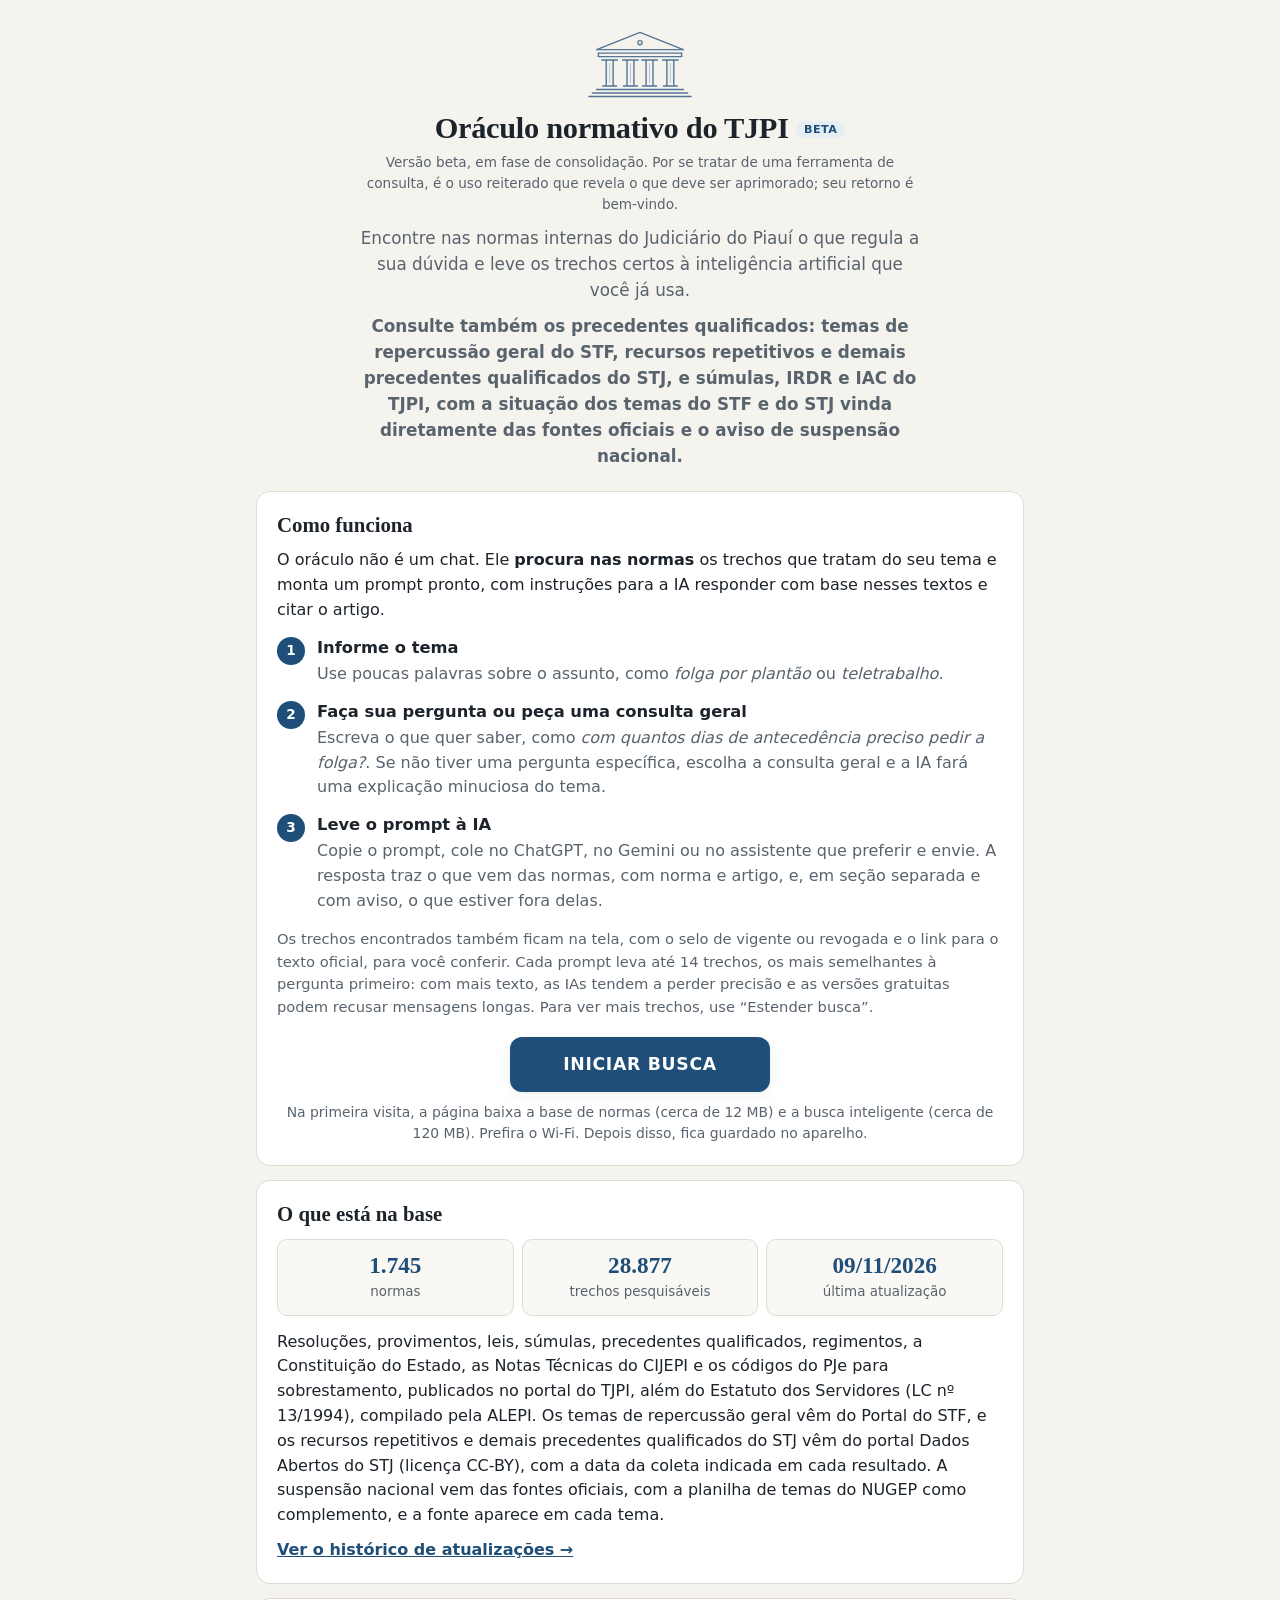
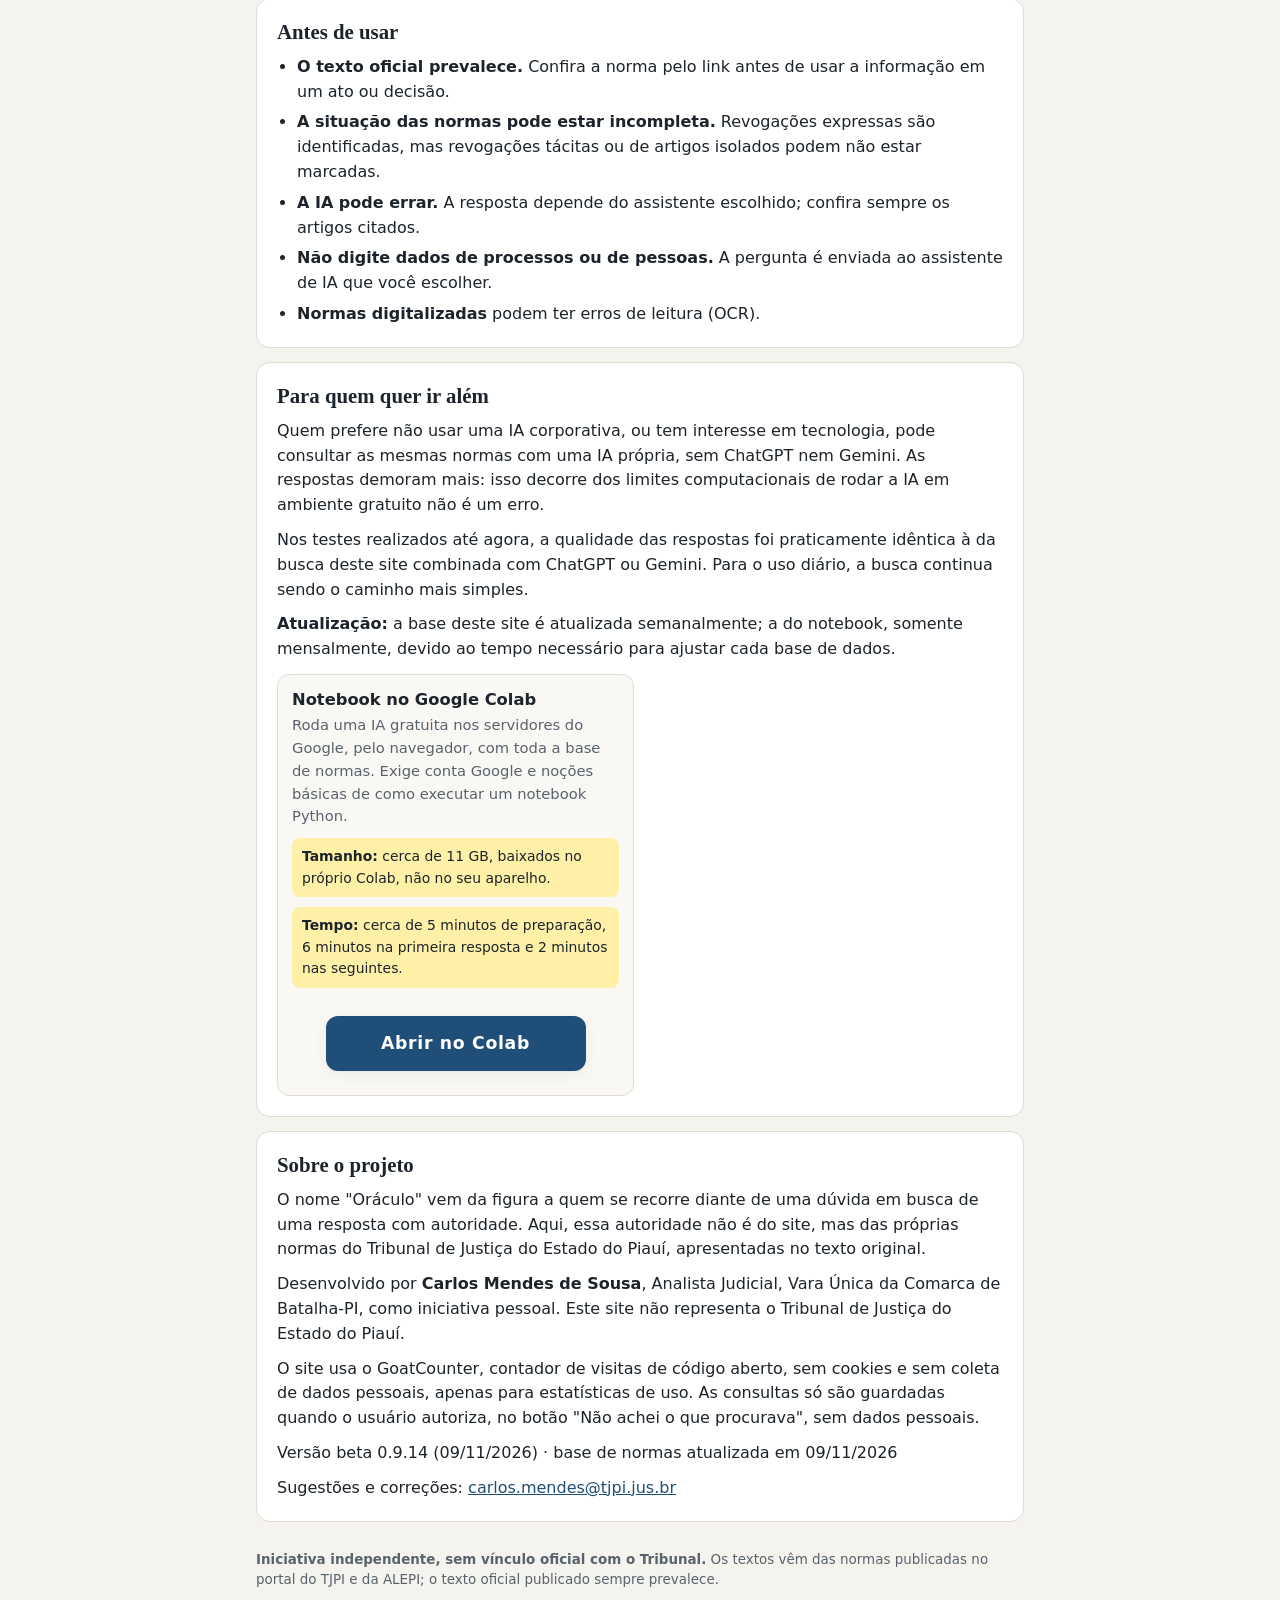
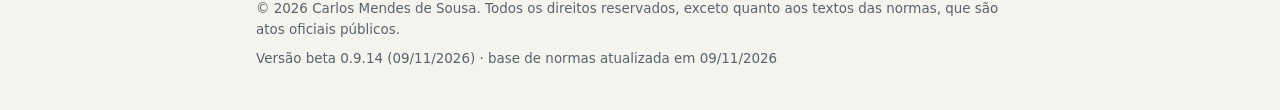
==== index.html @ 9269ece1 "Beta 0.9.14: Resolucao 571/2026 (Premio Excelencia TJPI 2026), 5 revogacoes (Res. 19/2014, 261/2022," ====
<!doctype html>
<html lang="pt-BR">
<head>
<meta charset="utf-8">
<meta name="viewport" content="width=device-width, initial-scale=1">
<title>Oráculo normativo do TJPI</title>
<meta name="description" content="Busca nas normas internas do Judiciário do Piauí, com os trechos originais e um prompt pronto para o seu assistente de IA.">
<link rel="icon" href="data:image/svg+xml,%3Csvg xmlns='http://www.w3.org/2000/svg' viewBox='0 0 32 32'%3E%3Crect width='32' height='32' rx='7' fill='%231f4e79'/%3E%3Cpath d='M6 12 16 6l10 6H6Zm2 2v9m5.300-9v9m5.400-9v9m5.300-9v9M5 25h22' fill='none' stroke='%23fff' stroke-width='1.800' stroke-linecap='round' stroke-linejoin='round'/%3E%3C/svg%3E">
<link rel="stylesheet" href="estilo.css?v=27d7f47ef791">
</head>
<body>
<header class="topo">
  <svg class="templo" viewBox="0 0 120 84" role="img" aria-label="Desenho de um templo grego" fill="none" stroke="currentColor" stroke-width="1.6" stroke-linecap="round" stroke-linejoin="round">
    <path d="M60 5 110 25H10L60 5Z"/>
    <circle cx="60" cy="17" r="2.400"/>
    <path d="M12 29h96M12 33h96"/>
    <path d="M12 29v4M108 29v4"/>
    <g>
      <path d="M21 37v30M29 37v30M16 37h18M17 67h16"/>
      <path d="M45 37v30M53 37v30M40 37h18M41 67h16"/>
      <path d="M67 37v30M75 37v30M62 37h18M63 67h16"/>
      <path d="M91 37v30M99 37v30M86 37h18M87 67h16"/>
      <path d="M25 41v22M49 41v22M71 41v22M95 41v22" stroke-width=".8" opacity=".55"/>
    </g>
    <path d="M10 71h100M5 75h110M1 79h118"/>
  </svg>
  <h1>Oráculo normativo do TJPI <span class="selo beta">Beta</span></h1>
  <p class="aviso-beta">Versão beta, em fase de consolidação. Por se tratar de uma ferramenta de consulta, é o uso reiterado que revela o que deve ser aprimorado; seu retorno é bem-vindo.</p>
  <p class="lema">Encontre nas normas internas do Judiciário do Piauí o que regula a sua dúvida e leve os trechos certos à inteligência artificial que você já usa.</p>
      <p class="lema"><strong>Consulte também os precedentes qualificados: temas de repercussão geral do STF, recursos repetitivos e demais precedentes qualificados do STJ, e súmulas, IRDR e IAC do TJPI, com a situação dos temas do STF e do STJ vinda diretamente das fontes oficiais e o aviso de suspensão nacional.</strong></p>
</header>

<main>
  <section class="bloco">
    <h2>Como funciona</h2>
    <p>O oráculo não é um chat. Ele <strong>procura nas normas</strong> os trechos que tratam do seu tema e monta um prompt pronto, com instruções para a IA responder com base nesses textos e citar o artigo.</p>
    <ol class="como">
      <li>
        <span class="num">1</span>
        <div>
          <h3>Informe o tema</h3>
          <p>Use poucas palavras sobre o assunto, como <em>folga por plantão</em> ou <em>teletrabalho</em>.</p>
        </div>
      </li>
      <li>
        <span class="num">2</span>
        <div>
          <h3>Faça sua pergunta ou peça uma consulta geral</h3>
          <p>Escreva o que quer saber, como <em>com quantos dias de antecedência preciso pedir a folga?</em>. Se não tiver uma pergunta específica, escolha a consulta geral e a IA fará uma explicação minuciosa do tema.</p>
        </div>
      </li>
      <li>
        <span class="num">3</span>
        <div>
          <h3>Leve o prompt à IA</h3>
          <p>Copie o prompt, cole no ChatGPT, no Gemini ou no assistente que preferir e envie. A resposta traz o que vem das normas, com norma e artigo, e, em seção separada e com aviso, o que estiver fora delas.</p>
        </div>
      </li>
    </ol>
    <p class="confira">Os trechos encontrados também ficam na tela, com o selo de vigente ou revogada e o link para o texto oficial, para você conferir. Cada prompt leva até 14 trechos, os mais semelhantes à pergunta primeiro: com mais texto, as IAs tendem a perder precisão e as versões gratuitas podem recusar mensagens longas. Para ver mais trechos, use “Estender busca”.</p>
    <a href="busca.html" class="botao-principal">INICIAR BUSCA</a>
    <p class="dica centro">Na primeira visita, a página baixa a base de normas (cerca de 12 MB) e a busca inteligente (cerca de 120 MB). Prefira o Wi-Fi. Depois disso, fica guardado no aparelho.</p>
  </section>

  <section class="bloco">
    <h2>O que está na base</h2>
    <dl class="numeros">
      <div><dt id="n-normas">1.742</dt><dd>normas</dd></div>
      <div><dt id="n-trechos">28.160</dt><dd>trechos pesquisáveis</dd></div>
      <div><dt id="n-data">—</dt><dd>última atualização</dd></div>
    </dl>
    <p>Resoluções, provimentos, leis, súmulas, precedentes qualificados, regimentos, a Constituição do Estado, as Notas Técnicas do CIJEPI e os códigos do PJe para sobrestamento, publicados no portal do TJPI, além do Estatuto dos Servidores (LC nº 13/1994), compilado pela ALEPI. Os temas de repercussão geral vêm do Portal do STF, e os recursos repetitivos e demais precedentes qualificados do STJ vêm do portal Dados Abertos do STJ (licença CC-BY), com a data da coleta indicada em cada resultado. A suspensão nacional vem das fontes oficiais, com a planilha de temas do NUGEP como complemento, e a fonte aparece em cada tema.</p>
    <p><a href="atualizacoes.html" class="link-seta">Ver o histórico de atualizações →</a></p>
  </section>

  <section class="bloco">
    <h2>Antes de usar</h2>
    <ul class="avisos">
      <li><strong>O texto oficial prevalece.</strong> Confira a norma pelo link antes de usar a informação em um ato ou decisão.</li>
      <li><strong>A situação das normas pode estar incompleta.</strong> Revogações expressas são identificadas, mas revogações tácitas ou de artigos isolados podem não estar marcadas.</li>
      <li><strong>A IA pode errar.</strong> A resposta depende do assistente escolhido; confira sempre os artigos citados.</li>
      <li><strong>Não digite dados de processos ou de pessoas.</strong> A pergunta é enviada ao assistente de IA que você escolher.</li>
      <li><strong>Normas digitalizadas</strong> podem ter erros de leitura (OCR).</li>
    </ul>
  </section>

  <section class="bloco">
    <h2>Para quem quer ir além</h2>
    <p>Quem prefere não usar uma IA corporativa, ou tem interesse em tecnologia, pode consultar as mesmas normas com uma IA própria, sem ChatGPT nem Gemini. As respostas demoram mais: isso decorre dos limites computacionais de rodar a IA em ambiente gratuito não é um erro.</p>
    <p>Nos testes realizados até agora, a qualidade das respostas foi praticamente idêntica à da busca deste site combinada com ChatGPT ou Gemini. Para o uso diário, a busca continua sendo o caminho mais simples.</p>
    <p><strong>Atualização:</strong> a base deste site é atualizada semanalmente; a do notebook, somente mensalmente, devido ao tempo necessário para ajustar cada base de dados.</p>
    <div class="opcoes">
      <article class="opcao">
        <h3>Notebook no Google Colab</h3>
        <p>Roda uma IA gratuita nos servidores do Google, pelo navegador, com toda a base de normas. Exige conta Google e noções básicas de como executar um notebook Python.</p>
        <p class="tamanho"><strong>Tamanho:</strong> cerca de 11 GB, baixados no próprio Colab, não no seu aparelho.</p>
        <p class="tamanho"><strong>Tempo:</strong> cerca de 5 minutos de preparação, 6 minutos na primeira resposta e 2 minutos nas seguintes.</p>
        <a class="botao-principal" href="https://colab.research.google.com/github/carlos-mendes-maestria/oraculo-normativo/blob/main/oraculo_colab.ipynb" target="_blank" rel="noopener">Abrir no Colab</a>
      </article>
    </div>
  </section>

  <section class="bloco">
    <h2>Sobre o projeto</h2>
    <p>O nome "Oráculo" vem da figura a quem se recorre diante de uma dúvida em busca de uma resposta com autoridade. Aqui, essa autoridade não é do site, mas das próprias normas do Tribunal de Justiça do Estado do Piauí, apresentadas no texto original.</p>
    <p>Desenvolvido por <strong>Carlos Mendes de Sousa</strong>, Analista Judicial, Vara Única da Comarca de Batalha-PI, como iniciativa pessoal. Este site não representa o Tribunal de Justiça do Estado do Piauí.</p>
    <p>O site usa o GoatCounter, contador de visitas de código aberto, sem cookies e sem coleta de dados pessoais, apenas para estatísticas de uso. As consultas só são guardadas quando o usuário autoriza, no botão "Não achei o que procurava", sem dados pessoais.</p>
    <p data-versao>Versão beta 0.9 (02/11/2026)</p>
    <p>Sugestões e correções: <a href="mailto:carlos.mendes@tjpi.jus.br">carlos.mendes@tjpi.jus.br</a></p>
  </section>
</main>

<footer class="rodape">
  <p><strong>Iniciativa independente, sem vínculo oficial com o Tribunal.</strong> Os textos vêm das normas publicadas no portal do TJPI e da ALEPI; o texto oficial publicado sempre prevalece.</p>
  <p>&copy; 2026 Carlos Mendes de Sousa. Todos os direitos reservados, exceto quanto aos textos das normas, que s&atilde;o atos oficiais p&uacute;blicos.</p>
  <p class="versao-site" data-versao>Versão beta 0.9 (02/11/2026)</p>
</footer>
<script src="versao.js?v=27d7f47ef791"></script>

<script>
  // numeros da base: vem do indice gerado; se falhar, ficam os valores escritos na pagina
  fetch("dados/indice_info.json?" + Date.now()).then((r) => r.json()).then((i) => {
    document.getElementById("n-normas").textContent = i.normas.toLocaleString("pt-BR");
    document.getElementById("n-trechos").textContent = i.trechos.toLocaleString("pt-BR");
    const [a, m, d] = i.gerado_em.slice(0, 10).split("-");
    document.getElementById("n-data").textContent = `${d}/${m}/${a}`;
  }).catch(() => {});
</script>
<script data-goatcounter="https://oraculo-normativo.goatcounter.com/count" async src="https://gc.zgo.at/count.js"></script>
</body>
</html>
---- estilo.css ----
:root {
  --fundo: #f5f3ee;
  --cartao: #ffffff;
  --cartao-2: #faf8f4;
  --texto: #1c232a;
  --suave: #58636d;
  --borda: #e0dcd2;
  --borda-forte: #bdb7a9;
  --primaria: #1f4e79;
  --primaria-forte: #173c5e;
  --primaria-fundo: #e6eef5;
  --primaria-texto: #ffffff;
  --vigente: #1e6b3a;
  --vigente-fundo: #e3f2e7;
  --revogada: #9a2b1f;
  --revogada-fundo: #f8e4e1;
  --marca-texto: #fff0a8;
  --sombra: 0 1px 2px rgba(28, 35, 42, .05), 0 4px 16px rgba(28, 35, 42, .05);
  --titulo: "Iowan Old Style", "Palatino Linotype", Palatino, Georgia, serif;
}
@media (prefers-color-scheme: dark) {
  :root:not([data-theme="light"]) {
    --fundo: #14181c; --cartao: #1d2328; --cartao-2: #191e23; --texto: #e7e9eb; --suave: #a0abb4;
    --borda: #30383f; --borda-forte: #4a545c; --primaria: #7db4e6; --primaria-forte: #9cc7ee;
    --primaria-fundo: #1f3142; --primaria-texto: #0d1b27; --vigente: #8fd3a5; --vigente-fundo: #1d3527;
    --revogada: #f0a196; --revogada-fundo: #3d221e; --marca-texto: #5a4d00;
    --sombra: 0 1px 2px rgba(0, 0, 0, .3);
  }
}
:root[data-theme="dark"] {
  --fundo: #14181c; --cartao: #1d2328; --cartao-2: #191e23; --texto: #e7e9eb; --suave: #a0abb4;
  --borda: #30383f; --borda-forte: #4a545c; --primaria: #7db4e6; --primaria-forte: #9cc7ee;
  --primaria-fundo: #1f3142; --primaria-texto: #0d1b27; --vigente: #8fd3a5; --vigente-fundo: #1d3527;
  --revogada: #f0a196; --revogada-fundo: #3d221e; --marca-texto: #5a4d00;
  --sombra: 0 1px 2px rgba(0, 0, 0, .3);
}

* { box-sizing: border-box; }
[hidden] { display: none !important; }
html { scroll-behavior: smooth; -webkit-text-size-adjust: 100%; }
body {
  margin: 0; background: var(--fundo); color: var(--texto);
  font: 16px/1.55 system-ui, -apple-system, "Segoe UI", Roboto, sans-serif;
}
main, .topo, .rodape { max-width: 800px; margin: 0 auto; padding: 0 16px; }
:focus-visible { outline: 2px solid var(--primaria); outline-offset: 2px; }
a { color: var(--primaria); }

/* cabecalho */
.topo { padding-top: 28px; padding-bottom: 8px; text-align: center; }
.templo { display: block; width: 104px; height: auto; margin: 0 auto 10px; color: var(--primaria); opacity: .75; }
h1 { margin: 0; font: 600 1.9rem/1.15 var(--titulo); letter-spacing: -.01em; }

.titulo-link { color: inherit; text-decoration: none; }
.nav-topo { margin: 6px 0 0; font-size: .9rem; }
.aviso-beta { max-width: 560px; margin: 6px auto 0; color: var(--suave); font-size: .85rem; }
.lema { max-width: 560px; margin: 10px auto 0; color: var(--suave); font-size: 1.05rem; }

/* pagina inicial */
.bloco { background: var(--cartao); border: 1px solid var(--borda); border-radius: 14px; padding: 20px; margin-top: 14px; }
.bloco h2 { margin: 0 0 10px; font: 600 1.3rem/1.25 var(--titulo); }
.bloco h3 { margin: 0 0 4px; font-size: 1.02rem; line-height: 1.3; }
.bloco p { margin: 0 0 10px; }
.bloco p:last-child { margin-bottom: 0; }
.como { list-style: none; padding: 0; margin: 14px 0; display: grid; gap: 14px; }
.como li { display: flex; gap: 12px; align-items: flex-start; }
.como p { margin: 0; color: var(--suave); }
.confira { color: var(--suave); font-size: .92rem; }
.botao-principal {
  display: block; width: fit-content; min-width: 260px; margin: 18px auto 10px; padding: 14px 32px; border-radius: 12px; text-align: center;
  background: var(--primaria); color: var(--primaria-texto); font-weight: 700; font-size: 1.08rem; letter-spacing: .04em; text-decoration: none;
  box-shadow: var(--sombra); transition: background .15s;
}
.botao-principal:hover { background: var(--primaria-forte); }
.centro { text-align: center; }
.numeros { display: grid; grid-template-columns: repeat(3, 1fr); gap: 8px; margin: 12px 0 14px; }
.numeros div { background: var(--cartao-2); border: 1px solid var(--borda); border-radius: 10px; padding: 12px; text-align: center; }
.numeros dt { font: 600 1.45rem/1.2 var(--titulo); color: var(--primaria); }
.numeros dd { margin: 2px 0 0; font-size: .84rem; color: var(--suave); }
.link-seta { font-weight: 600; }
.avisos { margin: 0; padding-left: 20px; display: grid; gap: 6px; }
.opcoes { display: grid; grid-template-columns: repeat(2, 1fr); gap: 12px; margin-top: 12px; }
.opcao { display: flex; flex-direction: column; background: var(--cartao-2); border: 1px solid var(--borda); border-radius: 12px; padding: 14px; }
.opcao p { font-size: .92rem; color: var(--suave); }
.opcao .tamanho { padding: 8px 10px; border-radius: 8px; background: var(--marca-texto); color: var(--texto); font-size: .87rem; }
.em-breve { margin-top: auto; align-self: flex-start; padding: 4px 12px; border-radius: 99px; background: var(--borda); color: var(--suave); font-size: .82rem; font-weight: 600; }
.historico { list-style: none; padding: 0; margin: 12px 0 0; display: grid; gap: 14px; }
.historico li > p { margin: 0; color: var(--suave); }
.historico details { margin-top: 6px; font-size: .92rem; }
.historico summary { cursor: pointer; color: var(--primaria); font-weight: 600; }
.historico ul { margin: 6px 0 0; padding-left: 20px; }

/* etapas: uma por vez fica em destaque; as seguintes aguardam, as concluidas ganham um visto */
.etapa { background: var(--cartao); border: 1px solid var(--borda); border-radius: 14px; padding: 16px; margin-top: 12px; transition: opacity .2s, border-color .2s; }
.etapa h2 { display: flex; align-items: center; gap: 10px; margin: 0 0 12px; font: 600 1.2rem/1.25 var(--titulo); }
.etapa.ativa { border: 2px solid var(--primaria); padding: 15px; box-shadow: var(--sombra); }
.etapa.bloqueada { background: transparent; opacity: .62; }
.etapa.bloqueada .num { background: transparent; color: var(--suave); box-shadow: inset 0 0 0 1.5px var(--borda-forte); }
.etapa.feita .num { background: var(--vigente); color: var(--cartao); font-size: 0; }
.etapa.feita .num::after { content: "✓"; font-size: .9rem; }
.num {
  display: inline-grid; place-items: center; flex: none; width: 28px; height: 28px; border-radius: 50%;
  background: var(--primaria); color: var(--primaria-texto); font: 700 .85rem/1 system-ui, sans-serif;
}
.linha-campo { display: flex; gap: 8px; align-items: stretch; }
.linha-campo input, .linha-campo textarea {
  flex: 1; min-width: 0; min-height: 50px; font: inherit; font-size: 1.05rem; padding: 10px 14px; resize: vertical;
  border: 1px solid var(--borda-forte); border-radius: 10px; background: var(--cartao); color: var(--texto);
}
.linha-campo input::placeholder, .linha-campo textarea::placeholder { color: var(--suave); opacity: .85; }
.linha-campo button { flex: none; }
.dica { margin: 8px 0 0; font-size: .87rem; color: var(--suave); }
.ou { display: flex; align-items: center; gap: 10px; margin: 14px 0 10px; color: var(--suave); font-size: .87rem; }
.ou::before, .ou::after { content: ""; flex: 1; height: 1px; background: var(--borda); }
.largo { width: 100%; }
button {
  font: inherit; cursor: pointer; border: 0; border-radius: 10px; min-height: 44px; padding: 10px 18px;
  background: var(--primaria); color: var(--primaria-texto); font-weight: 600; transition: background .15s;
}
button:hover:not(:disabled) { background: var(--primaria-forte); }
button.secundario { background: transparent; color: var(--primaria); box-shadow: inset 0 0 0 1.5px var(--primaria); }
button.secundario:hover:not(:disabled) { background: var(--primaria-fundo); }
button.laranja:not(:disabled) { background: #c2570c; color: #fff; }
button.laranja:hover:not(:disabled) { background: #a34a0a; }
.filtro-destaque { min-height: 38px; padding: 6px 14px; font-size: .86rem; letter-spacing: .02em; }
.filtro-destaque[aria-pressed="true"] { box-shadow: 0 0 0 2px var(--cartao), 0 0 0 4px #c2570c; }
button:disabled { background: var(--borda); color: var(--suave); box-shadow: none; cursor: not-allowed; }
.filtros { display: flex; flex-wrap: wrap; gap: 8px 18px; align-items: center; margin-top: 12px; padding-top: 12px; border-top: 1px solid var(--borda); font-size: .93rem; }
.filtros label { display: inline-flex; align-items: center; gap: 8px; cursor: pointer; }
.filtros input { width: 18px; height: 18px; margin: 0; accent-color: var(--primaria); }
.filtros select { font: inherit; min-height: 38px; padding: 6px 10px; border-radius: 8px; border: 1px solid var(--borda-forte); background: var(--cartao); color: var(--texto); }
.motor { margin-left: auto; color: var(--suave); font-size: .82rem; }

.exemplos { display: flex; flex-wrap: wrap; align-items: center; gap: 8px; margin: 10px 0 0; font-size: .9rem; color: var(--suave); }
.exemplos button {
  min-height: 36px; padding: 6px 12px; border-radius: 99px; font-weight: 500; font-size: .88rem;
  background: var(--cartao); color: var(--primaria); box-shadow: inset 0 0 0 1px var(--borda-forte);
}
.exemplos button:hover:not(:disabled) { background: var(--primaria-fundo); }

.estado { color: var(--suave); font-size: .92rem; margin: 12px 0 0; }
.estado:empty { display: none; }

/* carregamento */
.carga { background: var(--cartao); border: 1px solid var(--borda); border-radius: 12px; padding: 12px 16px; margin-top: 12px; }
.carga-topo { display: flex; align-items: center; gap: 10px; font-weight: 600; font-size: .95rem; }
.carga-pct { margin-left: auto; color: var(--suave); font-variant-numeric: tabular-nums; }
.carga-dica { margin: 6px 0 0; color: var(--suave); font-size: .85rem; }
.barra { height: 6px; border-radius: 99px; background: var(--borda); overflow: hidden; margin-top: 10px; }
.barra > div { height: 100%; width: 0; background: var(--primaria); border-radius: 99px; transition: width .4s ease; }
.giro { width: 16px; height: 16px; flex: none; border-radius: 50%; border: 2px solid var(--borda); border-top-color: var(--primaria); animation: giro .9s linear infinite; }
@keyframes giro { to { transform: rotate(360deg); } }

/* resultados */
.passo-titulo { display: flex; align-items: center; gap: 10px; margin: 28px 0 12px; }
.passo-titulo h2 { margin: 0; font: 600 1.2rem/1.25 var(--titulo); }
.contagem { color: var(--suave); font-size: .9rem; white-space: nowrap; }
.resultados { list-style: none; padding: 0; margin: 0; display: grid; gap: 12px; }
.res { background: var(--cartao); border: 1px solid var(--borda); border-radius: 12px; padding: 16px; }
.res.revogada { border-left: 4px solid var(--revogada); }
.res-cab { display: flex; flex-wrap: wrap; gap: 4px 10px; align-items: center; }
.res-norma { font-weight: 700; font-size: 1.02rem; line-height: 1.3; }
.res-rotulo { color: var(--primaria); font-weight: 600; }
.selo { font-size: .7rem; font-weight: 700; padding: 2px 8px; border-radius: 99px; text-transform: uppercase; letter-spacing: .04em; white-space: nowrap; }
.selo.vigente { color: var(--vigente); background: var(--vigente-fundo); }
.selo.revogada { color: var(--revogada); background: var(--revogada-fundo); }
.selo.tema { white-space: normal; color: var(--suave); background: var(--cartao-2); box-shadow: inset 0 0 0 1px var(--borda); }
.selo.vigente.tema { color: var(--vigente); background: var(--vigente-fundo); box-shadow: none; }
.selo.revogada.tema { color: var(--revogada); background: var(--revogada-fundo); box-shadow: none; }
.selo.beta { color: var(--primaria); background: var(--primaria-fundo); font-family: system-ui, sans-serif; vertical-align: middle; }
.falha-area { text-align: center; margin: 16px 0 4px; }
button.falha-botao { background: #c62828; color: #fff; font-size: 1.12rem; font-weight: 700; padding: 12px 24px; min-height: 50px; max-width: 100%; box-shadow: 0 2px 6px rgba(0,0,0,.25); }
button.falha-botao:hover:not(:disabled) { background: #a51d1d; }
.falha-dialogo { max-width: 460px; width: calc(100% - 32px); border: 1px solid var(--borda); border-radius: 8px; background: var(--cartao-2); color: inherit; padding: 16px; }
.falha-dialogo h2 { margin-top: 0; }
.falha-dialogo input, .falha-dialogo textarea { width: 100%; box-sizing: border-box; margin-top: 6px; font: inherit; }
.falha-dialogo textarea { display: block; margin-bottom: 10px; resize: vertical; }
.falha-botoes { display: flex; justify-content: flex-end; gap: 16px; margin-top: 14px; }
.aviso-suspensao { margin: 8px 0 0; padding: 8px 10px; font-size: .86rem; color: var(--revogada); background: var(--revogada-fundo); border-left: 4px solid var(--revogada); border-radius: 4px; }
.aviso-suspensao strong { text-transform: uppercase; letter-spacing: .03em; }
.res-meta { color: var(--suave); font-size: .84rem; margin: 6px 0 0; }
.res-texto { white-space: pre-line; margin: 12px 0 8px; padding-top: 12px; border-top: 1px solid var(--borda); overflow-wrap: anywhere; }
.res-texto.recolhido { max-height: 14em; overflow: hidden; -webkit-mask-image: linear-gradient(#000 72%, transparent); mask-image: linear-gradient(#000 72%, transparent); }
mark { background: var(--marca-texto); color: inherit; border-radius: 3px; padding: 0 1px; }
.res-pe { display: flex; flex-wrap: wrap; align-items: center; gap: 4px 18px; font-size: .9rem; }
.res-pe a, .link { color: var(--primaria); background: none; padding: 8px 0; min-height: 0; font-weight: 600; }
.link:hover:not(:disabled) { background: none; text-decoration: underline; }

/* passo 3 */
.ia-resumo { margin: 0; padding: 10px 12px; border-radius: 8px; background: var(--cartao-2); border: 1px solid var(--borda); font-size: .9rem; overflow-wrap: anywhere; }
.ia-botoes { display: flex; flex-wrap: wrap; gap: 8px; margin-top: 12px; }
.ia-aviso { margin: 12px 0 0; padding: 10px 12px; border-radius: 8px; font-weight: 600; font-size: .92rem; color: var(--vigente); background: var(--vigente-fundo); overflow-wrap: anywhere; }
.ia-texto { display: block; width: 100%; min-height: 180px; margin-top: 10px; font: .85rem/1.4 ui-monospace, Consolas, monospace; padding: 10px;
  border: 1px solid var(--borda); border-radius: 8px; background: var(--cartao-2); color: var(--texto); }
.etapa details { margin-top: 10px; font-size: .9rem; color: var(--suave); }
.etapa summary { cursor: pointer; color: var(--primaria); font-weight: 600; padding: 4px 0; }
.etapa details p { margin: 6px 0 0; }

.rodape { color: var(--suave); font-size: .84rem; padding-top: 28px; padding-bottom: 32px; }
.rodape p { margin: 0 0 8px; }
.vis-oculto { position: absolute; width: 1px; height: 1px; overflow: hidden; clip: rect(0 0 0 0); }

@media (prefers-reduced-motion: reduce) {
  html { scroll-behavior: auto; }
  .giro { animation-duration: 3s; }
  .barra > div, button { transition: none; }
}

@media (max-width: 600px) {
  .topo { padding-top: 20px; }
  .templo { width: 84px; }
  h1 { font-size: 1.5rem; }
  .lema { font-size: .98rem; }
  .bloco { padding: 14px; }
  .numeros, .opcoes { grid-template-columns: 1fr; }
  .numeros div { display: flex; align-items: baseline; justify-content: space-between; gap: 10px; padding: 8px 12px; }
  .botao-principal { width: 100%; min-width: 0; }
  .etapa { padding: 12px; }
  .etapa.ativa { padding: 11px; }
  .etapa h2, .passo-titulo h2 { font-size: 1.1rem; }
  .linha-campo { flex-direction: column; }
  .filtros select { flex: 1 1 100%; min-width: 0; }
  .filtro-destaque { flex: 1 1 100%; }
  .motor { margin-left: 0; width: 100%; }
  .ia-botoes button { flex: 1 1 100%; }
}
.ia-limite { font-size: .85rem; color: var(--suave); margin: 8px 0 0; }
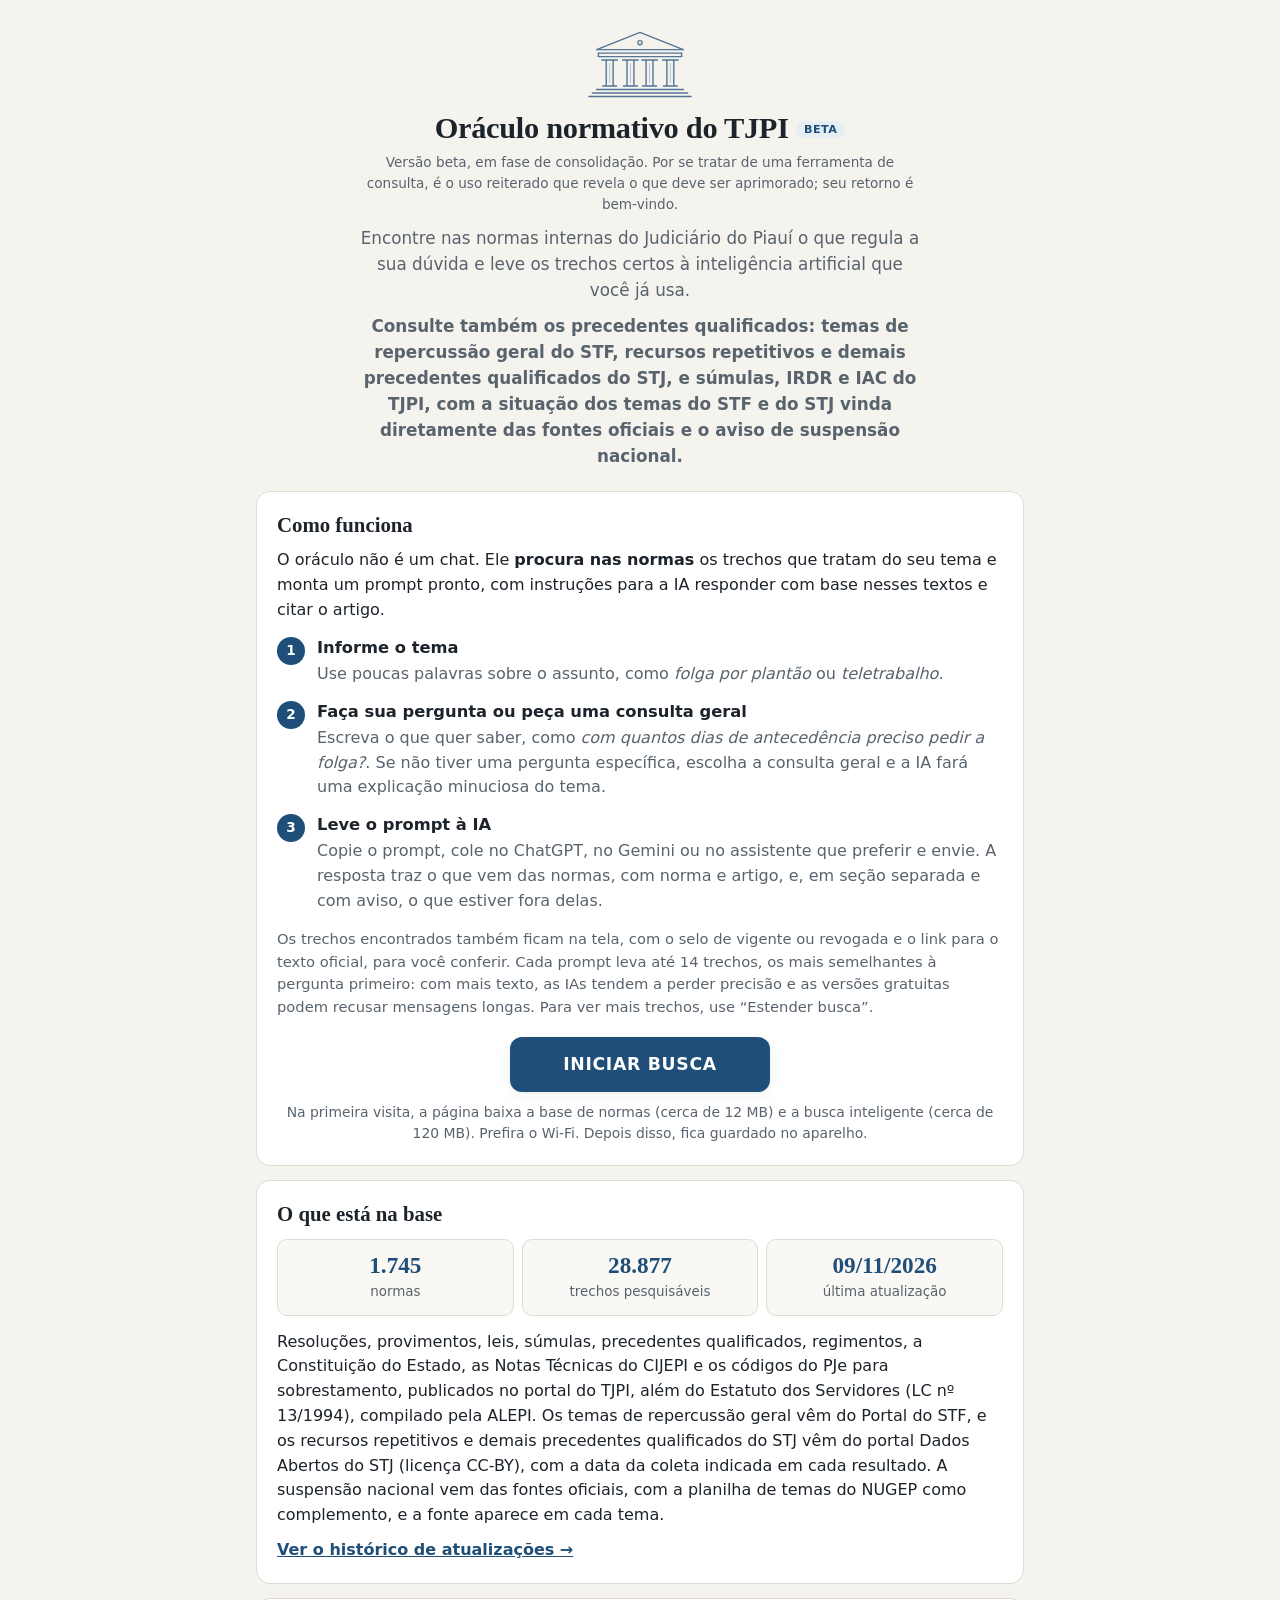
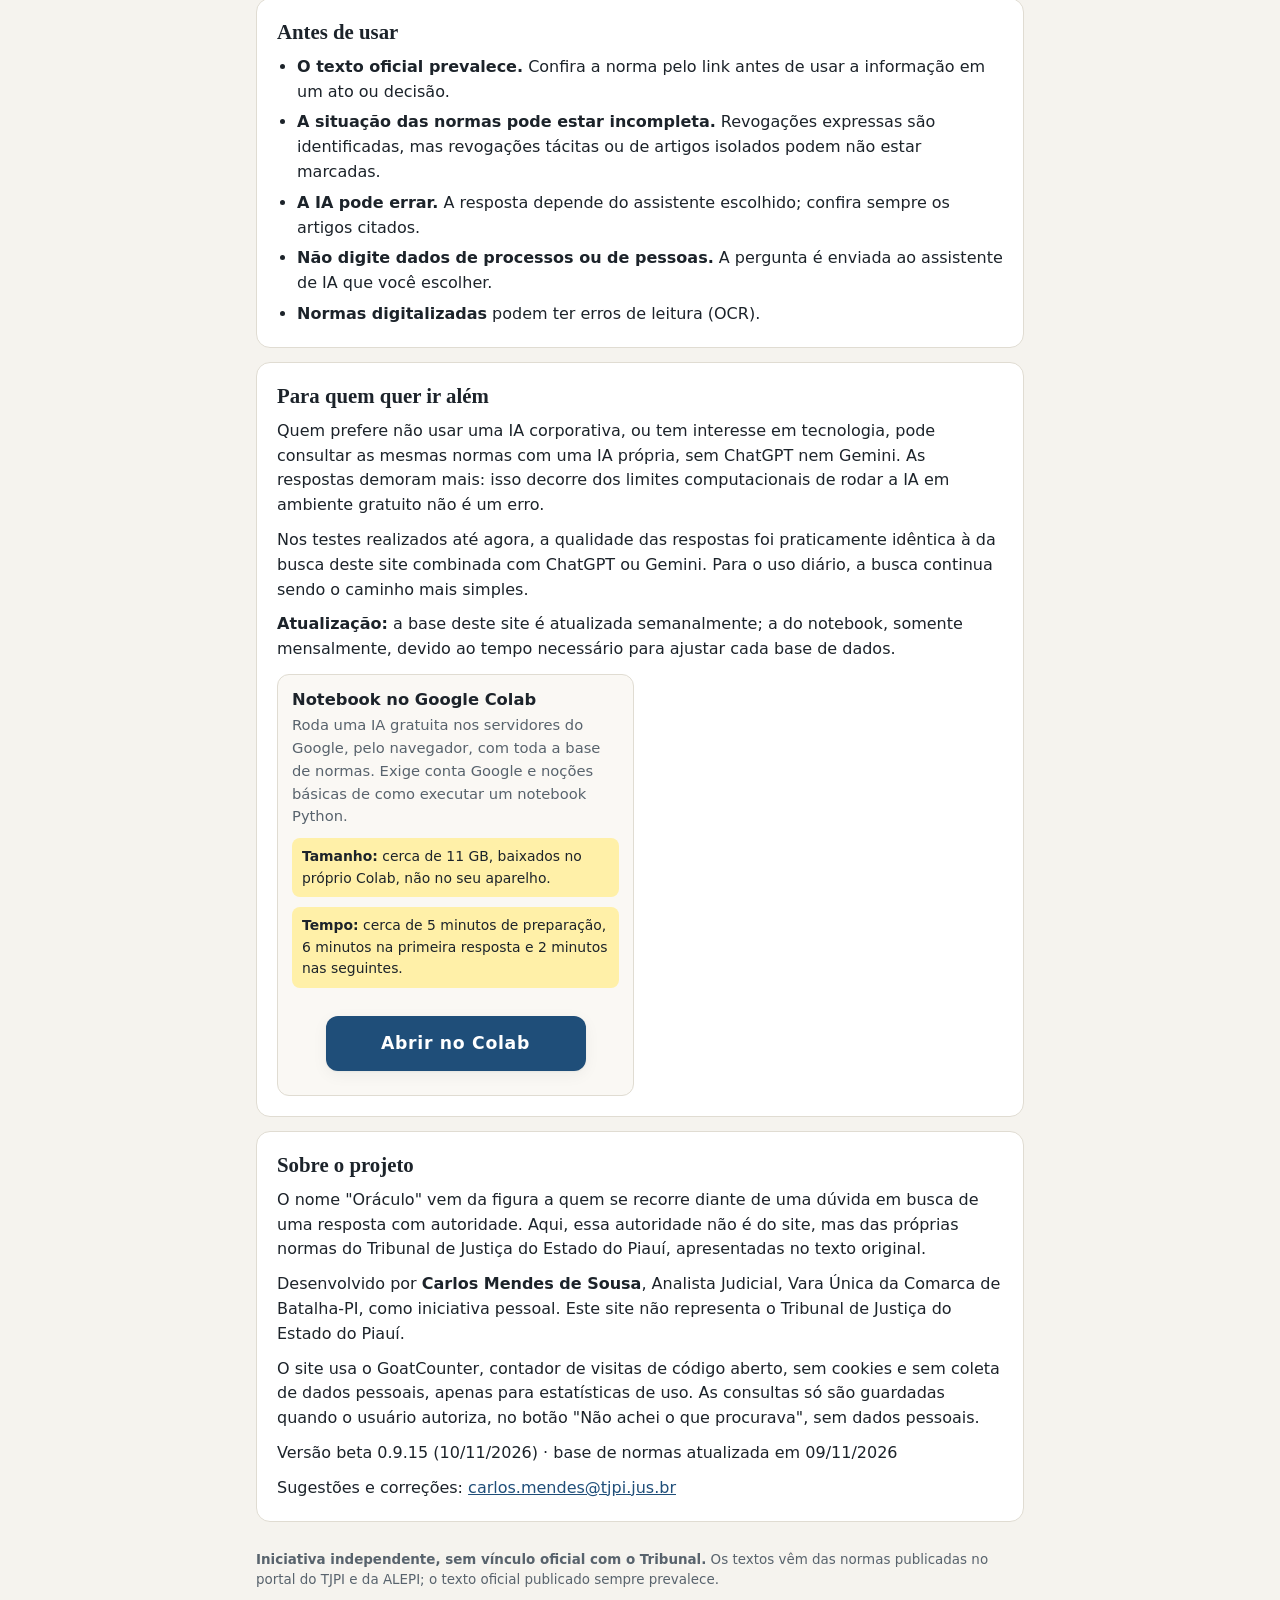
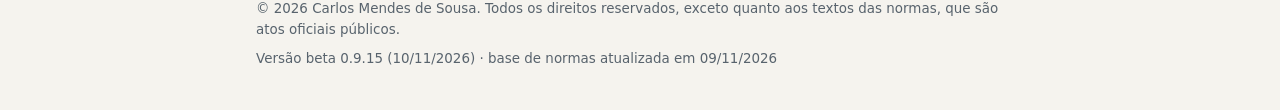
==== commit 00a9b1b1: "Versao 0.9.15: consulta geral sobre norma citada pelo numero leva os trechos dela; corrige numero co" ====
--- a/index.html
+++ b/index.html
@@ -6,7 +6,7 @@
 <title>Oráculo normativo do TJPI</title>
 <meta name="description" content="Busca nas normas internas do Judiciário do Piauí, com os trechos originais e um prompt pronto para o seu assistente de IA.">
 <link rel="icon" href="data:image/svg+xml,%3Csvg xmlns='http://www.w3.org/2000/svg' viewBox='0 0 32 32'%3E%3Crect width='32' height='32' rx='7' fill='%231f4e79'/%3E%3Cpath d='M6 12 16 6l10 6H6Zm2 2v9m5.300-9v9m5.400-9v9m5.300-9v9M5 25h22' fill='none' stroke='%23fff' stroke-width='1.800' stroke-linecap='round' stroke-linejoin='round'/%3E%3C/svg%3E">
-<link rel="stylesheet" href="estilo.css?v=27d7f47ef791">
+<link rel="stylesheet" href="estilo.css?v=77dae7261896">
 </head>
 <body>
 <header class="topo">
@@ -115,7 +115,7 @@
   <p>&copy; 2026 Carlos Mendes de Sousa. Todos os direitos reservados, exceto quanto aos textos das normas, que s&atilde;o atos oficiais p&uacute;blicos.</p>
   <p class="versao-site" data-versao>Versão beta 0.9 (02/11/2026)</p>
 </footer>
-<script src="versao.js?v=27d7f47ef791"></script>
+<script src="versao.js?v=77dae7261896"></script>
 
 <script>
   // numeros da base: vem do indice gerado; se falhar, ficam os valores escritos na pagina
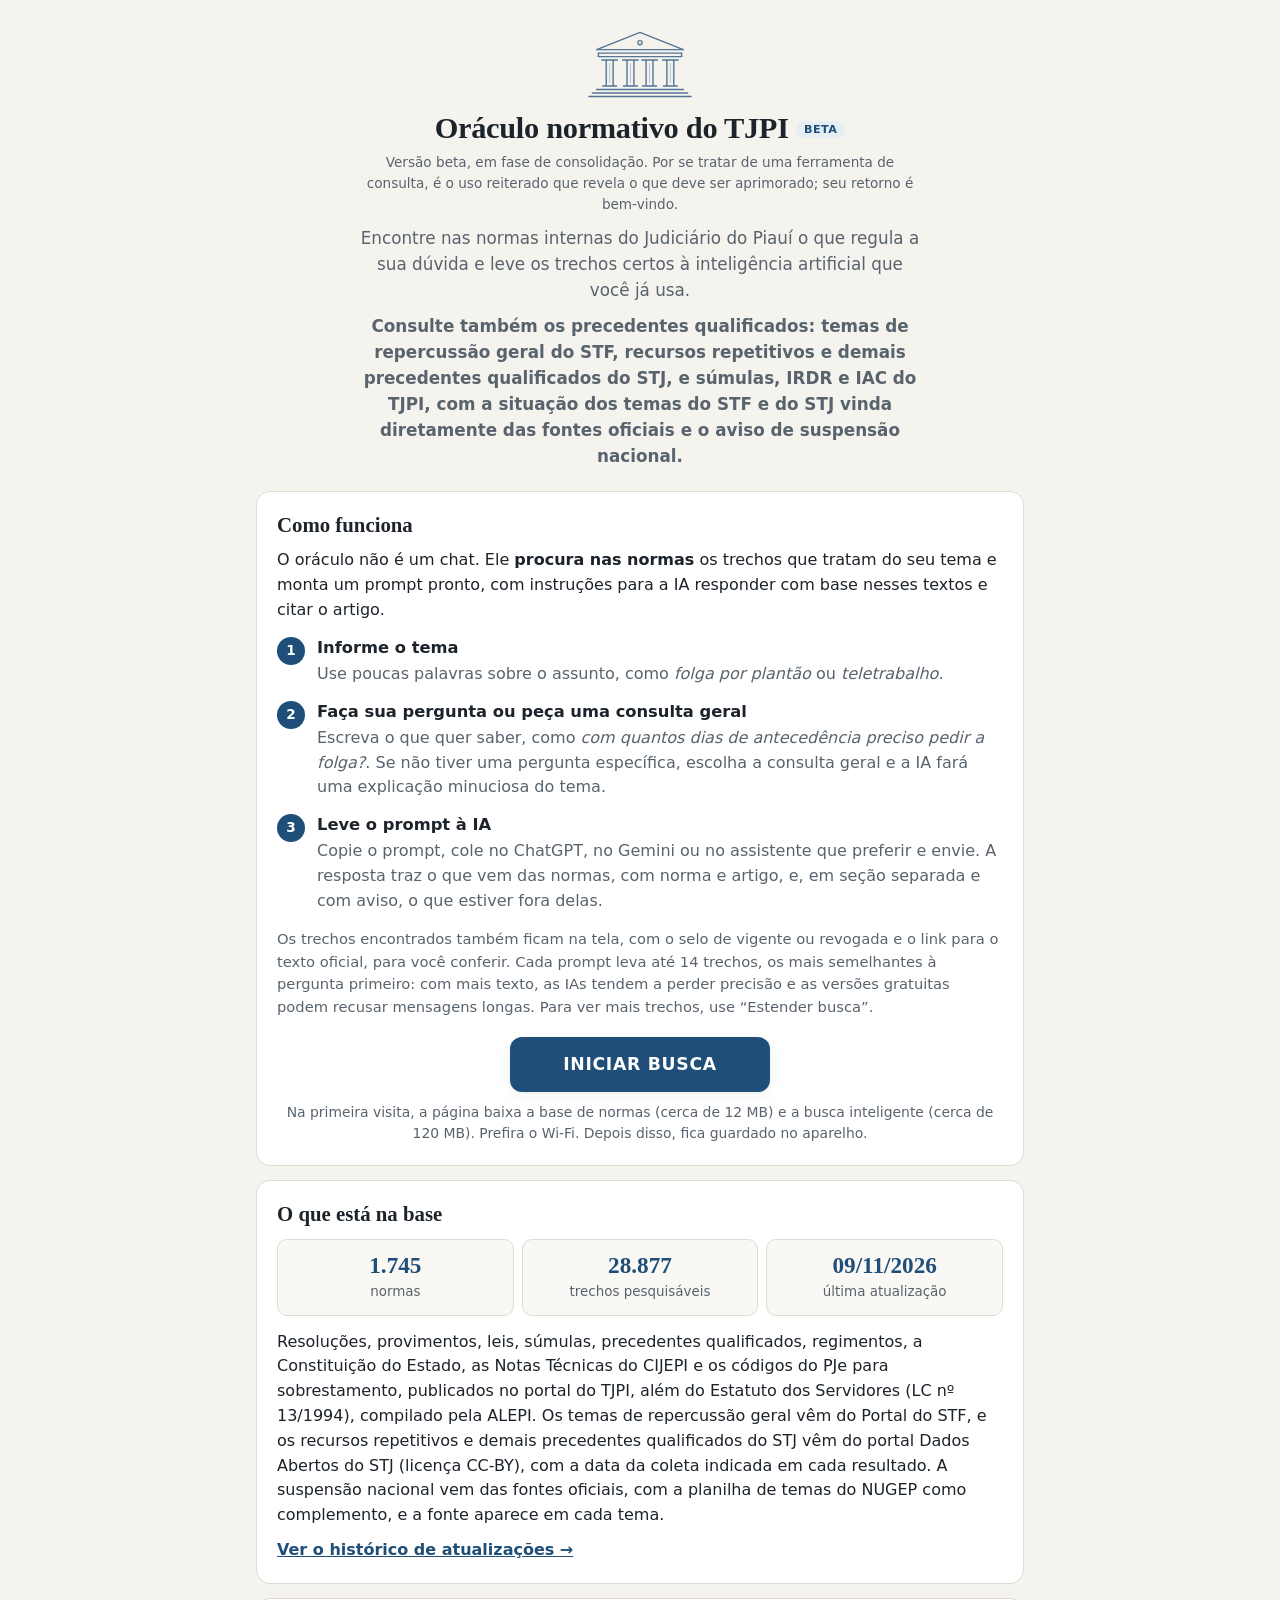
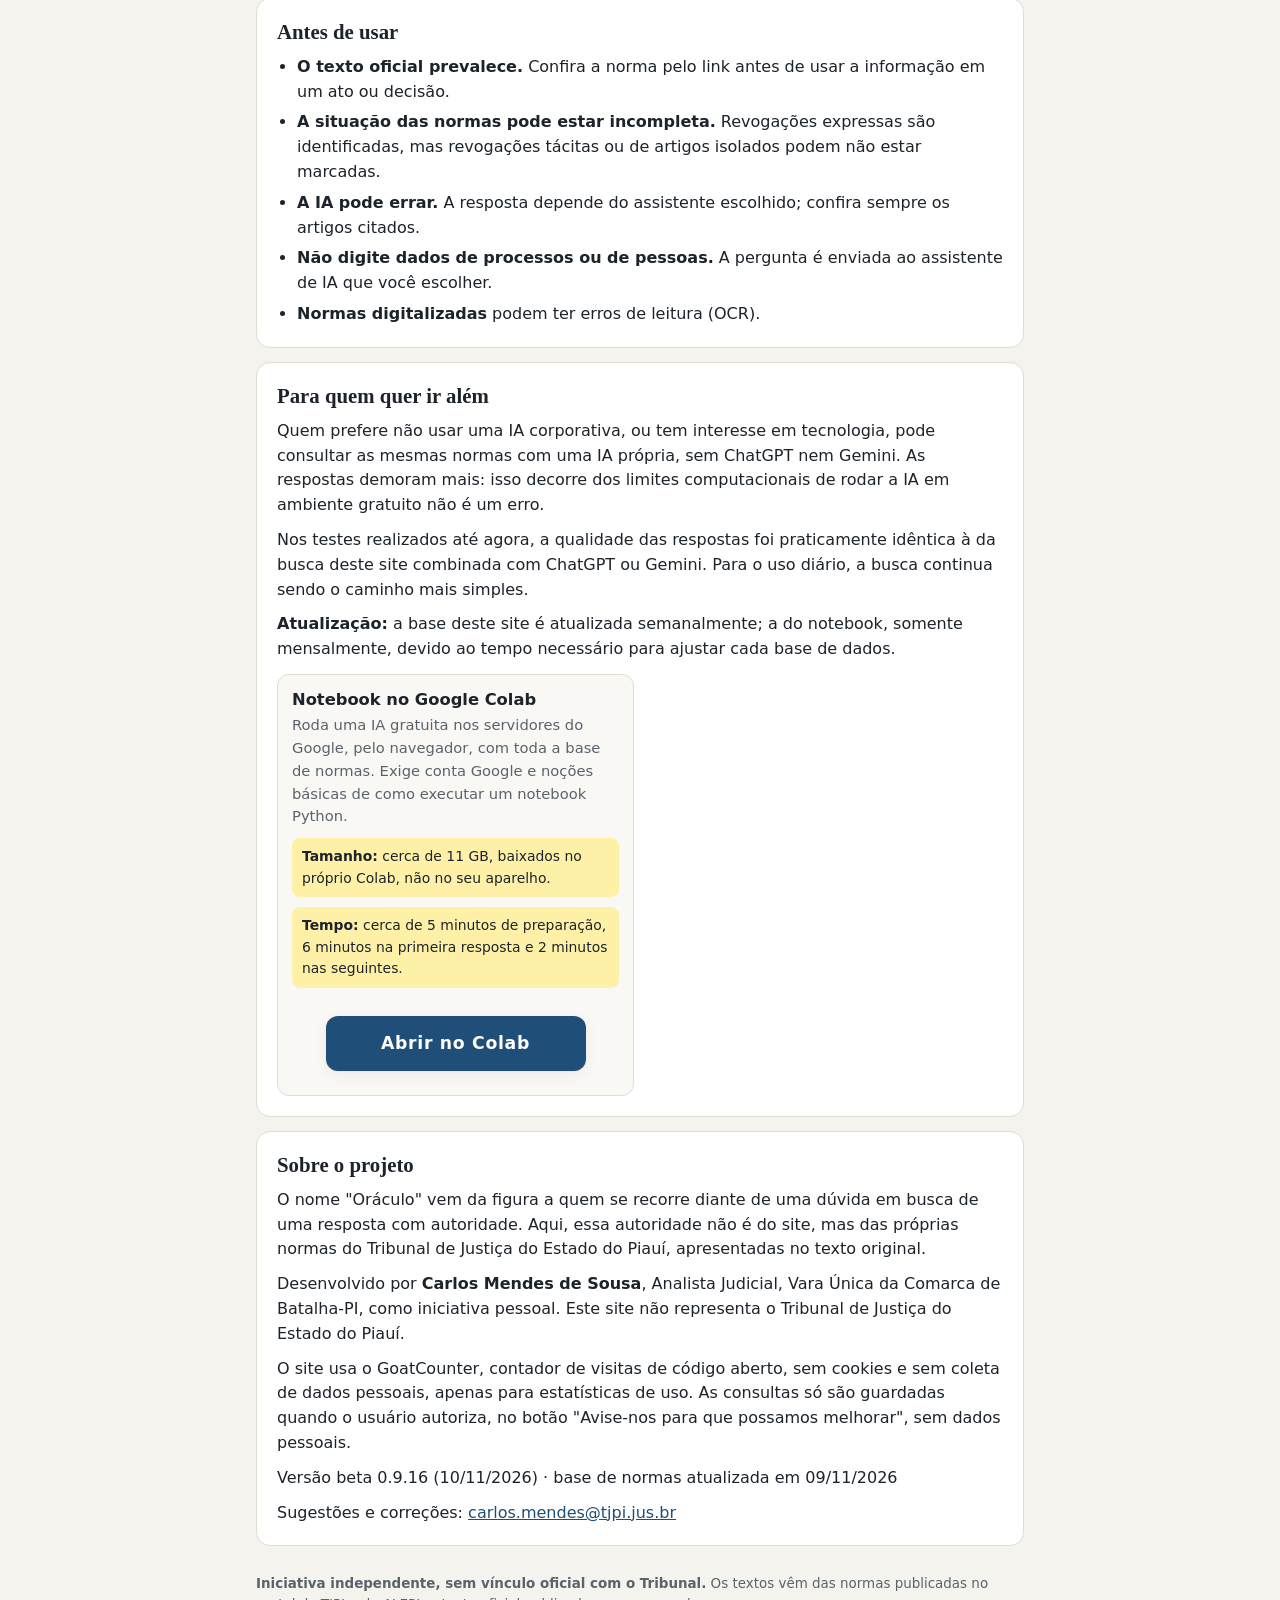
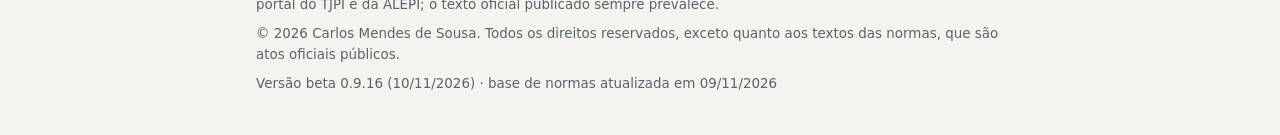
==== commit f5746284: "Versao 0.9.16: botao 'Nao achei' vira 'Nao encontrou o que procurava? Avise-nos para que possamos me" ====
--- a/index.html
+++ b/index.html
@@ -6,7 +6,7 @@
 <title>Oráculo normativo do TJPI</title>
 <meta name="description" content="Busca nas normas internas do Judiciário do Piauí, com os trechos originais e um prompt pronto para o seu assistente de IA.">
 <link rel="icon" href="data:image/svg+xml,%3Csvg xmlns='http://www.w3.org/2000/svg' viewBox='0 0 32 32'%3E%3Crect width='32' height='32' rx='7' fill='%231f4e79'/%3E%3Cpath d='M6 12 16 6l10 6H6Zm2 2v9m5.300-9v9m5.400-9v9m5.300-9v9M5 25h22' fill='none' stroke='%23fff' stroke-width='1.800' stroke-linecap='round' stroke-linejoin='round'/%3E%3C/svg%3E">
-<link rel="stylesheet" href="estilo.css?v=77dae7261896">
+<link rel="stylesheet" href="estilo.css?v=0bcd01842cfb">
 </head>
 <body>
 <header class="topo">
@@ -104,7 +104,7 @@
     <h2>Sobre o projeto</h2>
     <p>O nome "Oráculo" vem da figura a quem se recorre diante de uma dúvida em busca de uma resposta com autoridade. Aqui, essa autoridade não é do site, mas das próprias normas do Tribunal de Justiça do Estado do Piauí, apresentadas no texto original.</p>
     <p>Desenvolvido por <strong>Carlos Mendes de Sousa</strong>, Analista Judicial, Vara Única da Comarca de Batalha-PI, como iniciativa pessoal. Este site não representa o Tribunal de Justiça do Estado do Piauí.</p>
-    <p>O site usa o GoatCounter, contador de visitas de código aberto, sem cookies e sem coleta de dados pessoais, apenas para estatísticas de uso. As consultas só são guardadas quando o usuário autoriza, no botão "Não achei o que procurava", sem dados pessoais.</p>
+    <p>O site usa o GoatCounter, contador de visitas de código aberto, sem cookies e sem coleta de dados pessoais, apenas para estatísticas de uso. As consultas só são guardadas quando o usuário autoriza, no botão "Avise-nos para que possamos melhorar", sem dados pessoais.</p>
     <p data-versao>Versão beta 0.9 (02/11/2026)</p>
     <p>Sugestões e correções: <a href="mailto:carlos.mendes@tjpi.jus.br">carlos.mendes@tjpi.jus.br</a></p>
   </section>
@@ -115,7 +115,7 @@
   <p>&copy; 2026 Carlos Mendes de Sousa. Todos os direitos reservados, exceto quanto aos textos das normas, que s&atilde;o atos oficiais p&uacute;blicos.</p>
   <p class="versao-site" data-versao>Versão beta 0.9 (02/11/2026)</p>
 </footer>
-<script src="versao.js?v=77dae7261896"></script>
+<script src="versao.js?v=0bcd01842cfb"></script>
 
 <script>
   // numeros da base: vem do indice gerado; se falhar, ficam os valores escritos na pagina
--- a/estilo.css
+++ b/estilo.css
@@ -169,6 +169,7 @@
 .selo.revogada.tema { color: var(--revogada); background: var(--revogada-fundo); box-shadow: none; }
 .selo.beta { color: var(--primaria); background: var(--primaria-fundo); font-family: system-ui, sans-serif; vertical-align: middle; }
 .falha-area { text-align: center; margin: 16px 0 4px; }
+.falha-pergunta { display: block; font-weight: 600; margin-bottom: 8px; }
 button.falha-botao { background: #c62828; color: #fff; font-size: 1.12rem; font-weight: 700; padding: 12px 24px; min-height: 50px; max-width: 100%; box-shadow: 0 2px 6px rgba(0,0,0,.25); }
 button.falha-botao:hover:not(:disabled) { background: #a51d1d; }
 .falha-dialogo { max-width: 460px; width: calc(100% - 32px); border: 1px solid var(--borda); border-radius: 8px; background: var(--cartao-2); color: inherit; padding: 16px; }
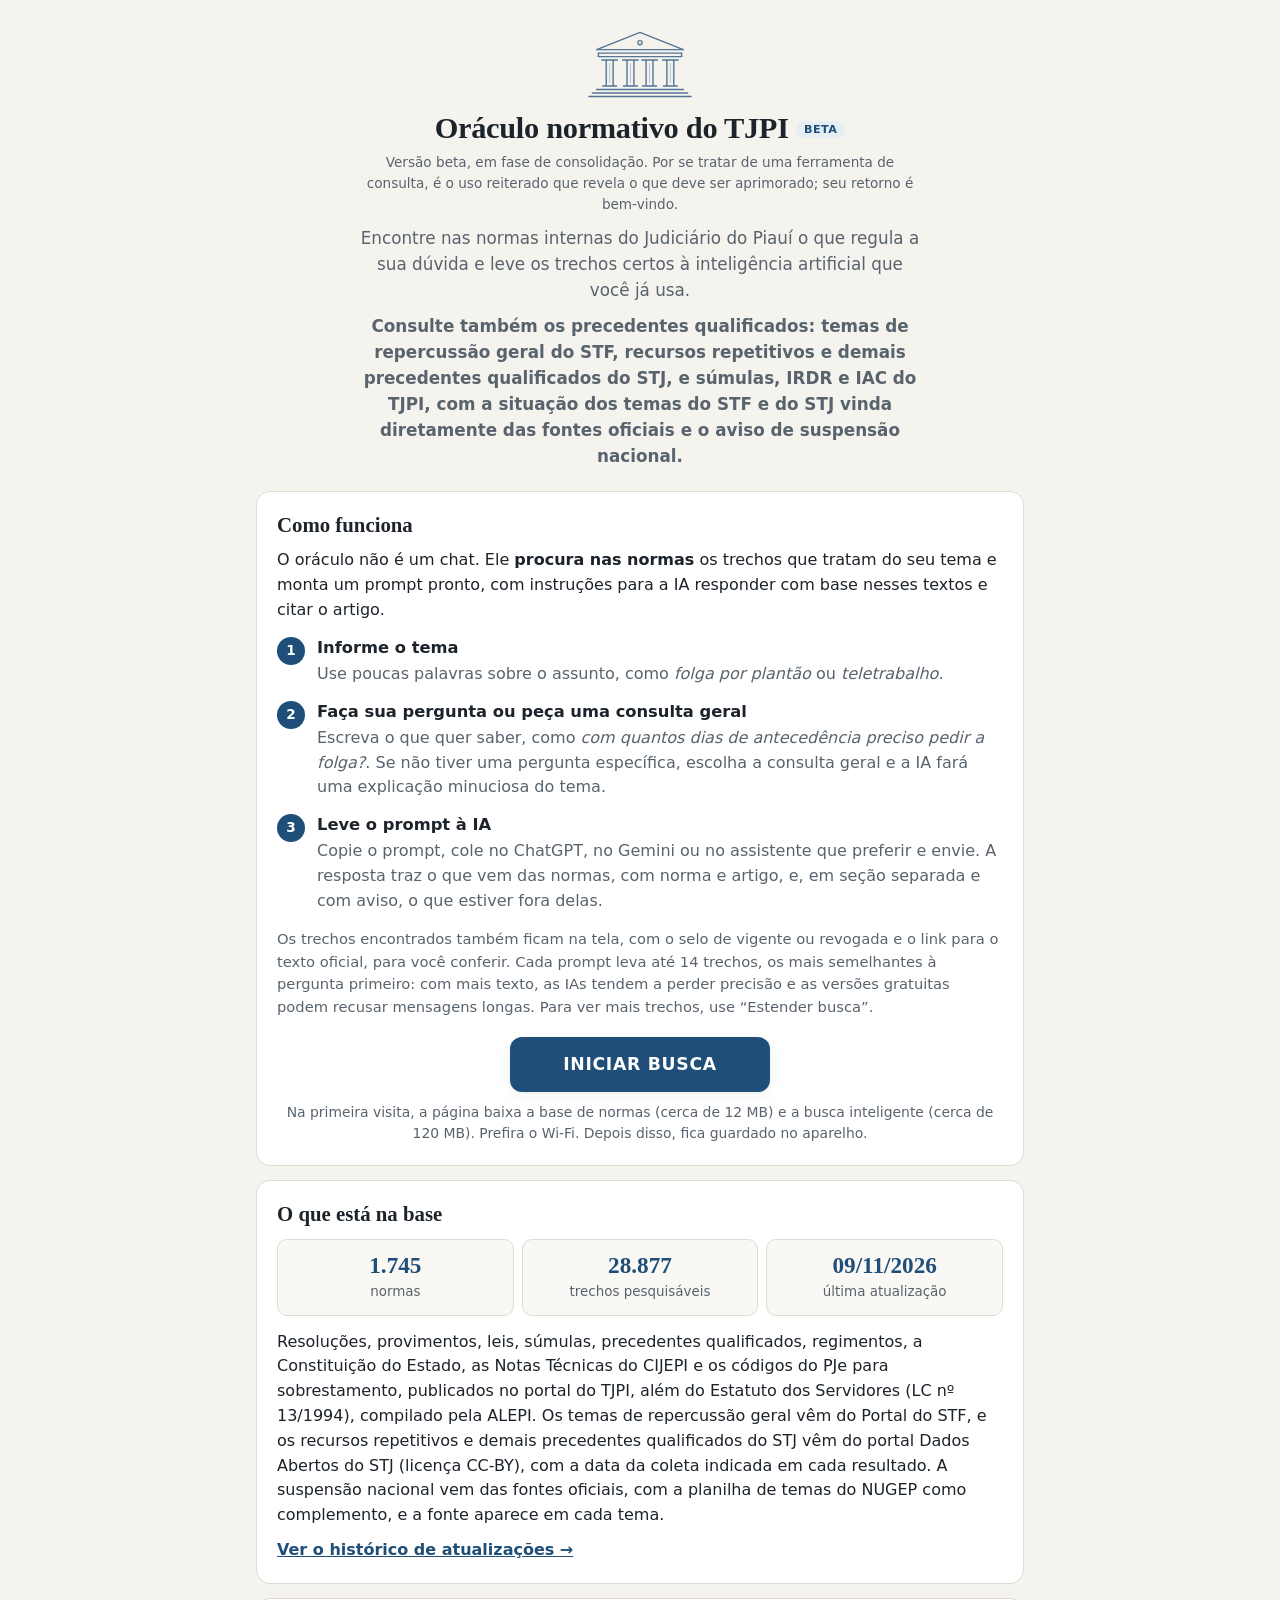
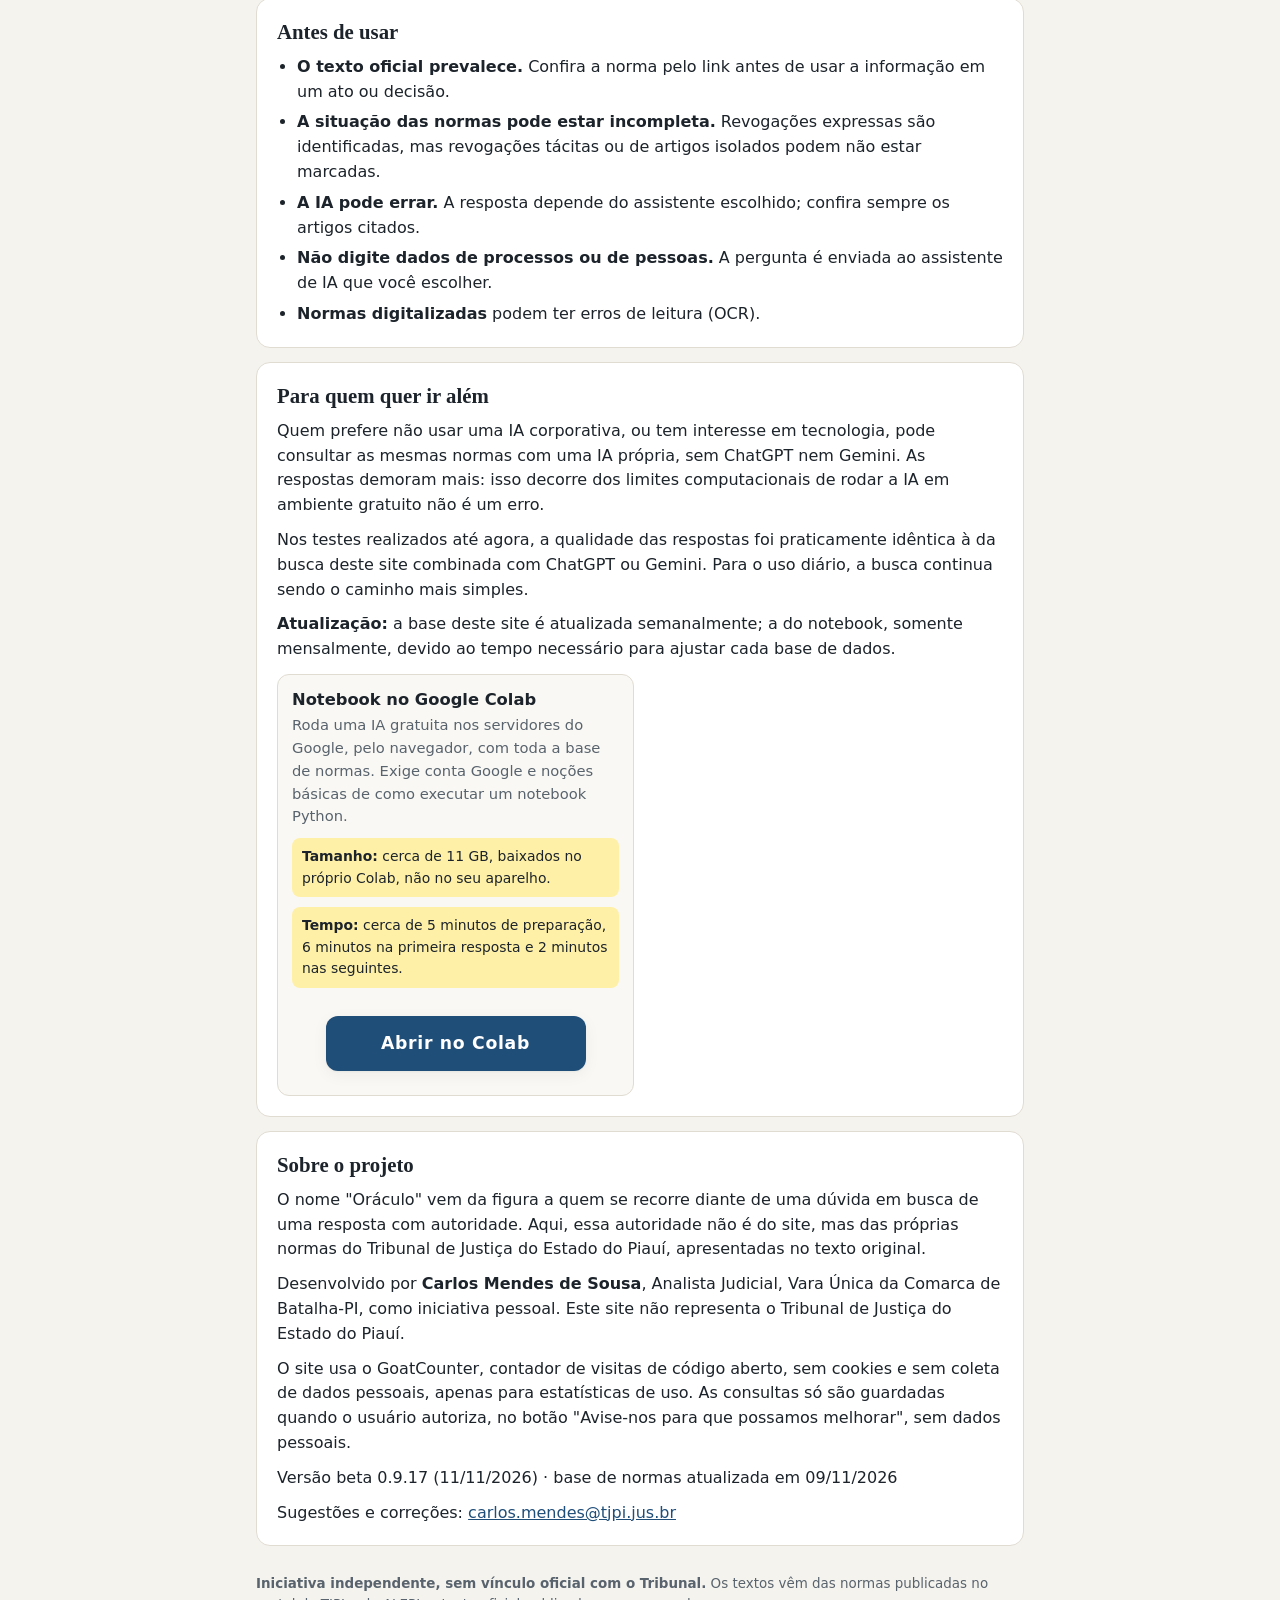
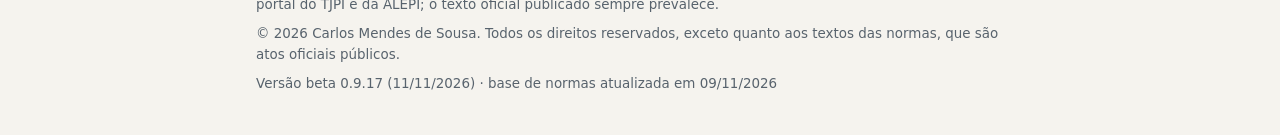
==== commit f48267ee: "Versao 0.9.17: prompts de normas e de precedentes pedem a IA que termine a resposta indicando a orig" ====
--- a/index.html
+++ b/index.html
@@ -6,7 +6,7 @@
 <title>Oráculo normativo do TJPI</title>
 <meta name="description" content="Busca nas normas internas do Judiciário do Piauí, com os trechos originais e um prompt pronto para o seu assistente de IA.">
 <link rel="icon" href="data:image/svg+xml,%3Csvg xmlns='http://www.w3.org/2000/svg' viewBox='0 0 32 32'%3E%3Crect width='32' height='32' rx='7' fill='%231f4e79'/%3E%3Cpath d='M6 12 16 6l10 6H6Zm2 2v9m5.300-9v9m5.400-9v9m5.300-9v9M5 25h22' fill='none' stroke='%23fff' stroke-width='1.800' stroke-linecap='round' stroke-linejoin='round'/%3E%3C/svg%3E">
-<link rel="stylesheet" href="estilo.css?v=0bcd01842cfb">
+<link rel="stylesheet" href="estilo.css?v=5671481fbce2">
 </head>
 <body>
 <header class="topo">
@@ -115,7 +115,7 @@
   <p>&copy; 2026 Carlos Mendes de Sousa. Todos os direitos reservados, exceto quanto aos textos das normas, que s&atilde;o atos oficiais p&uacute;blicos.</p>
   <p class="versao-site" data-versao>Versão beta 0.9 (02/11/2026)</p>
 </footer>
-<script src="versao.js?v=0bcd01842cfb"></script>
+<script src="versao.js?v=5671481fbce2"></script>
 
 <script>
   // numeros da base: vem do indice gerado; se falhar, ficam os valores escritos na pagina
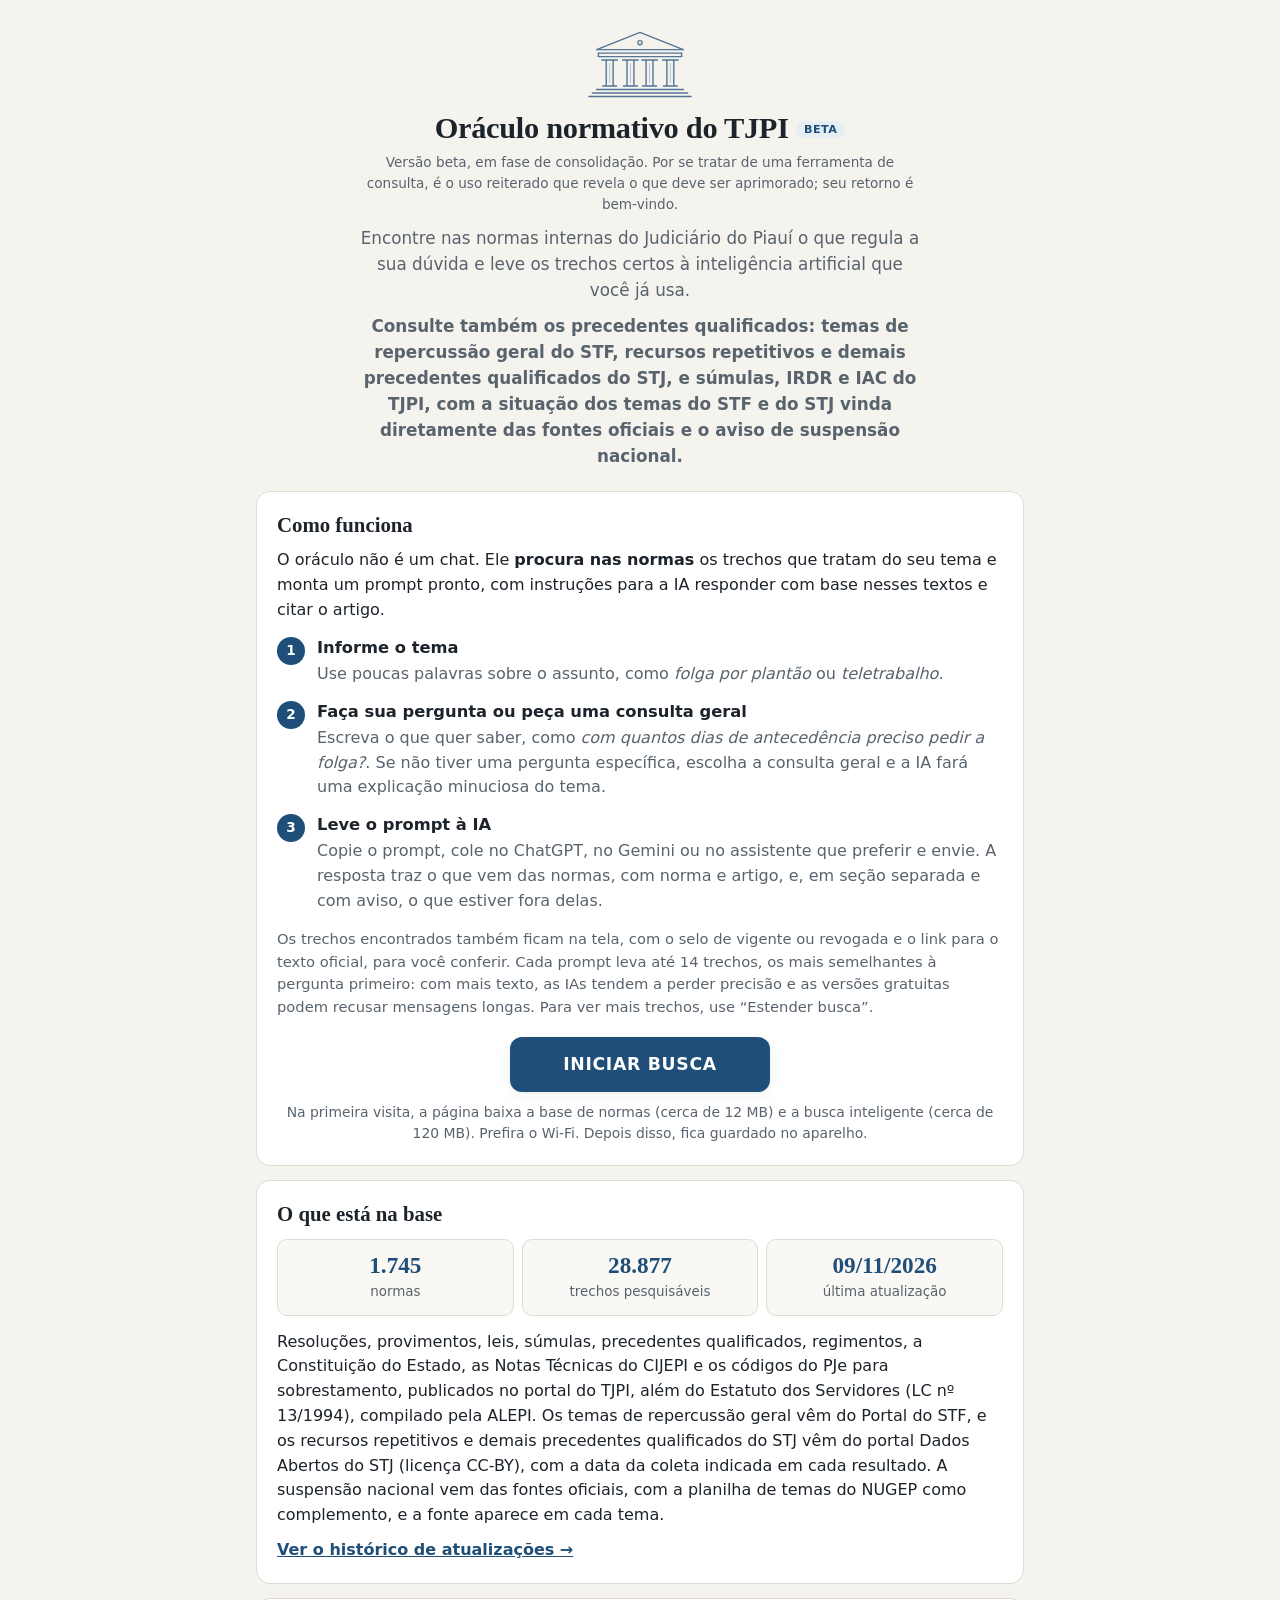
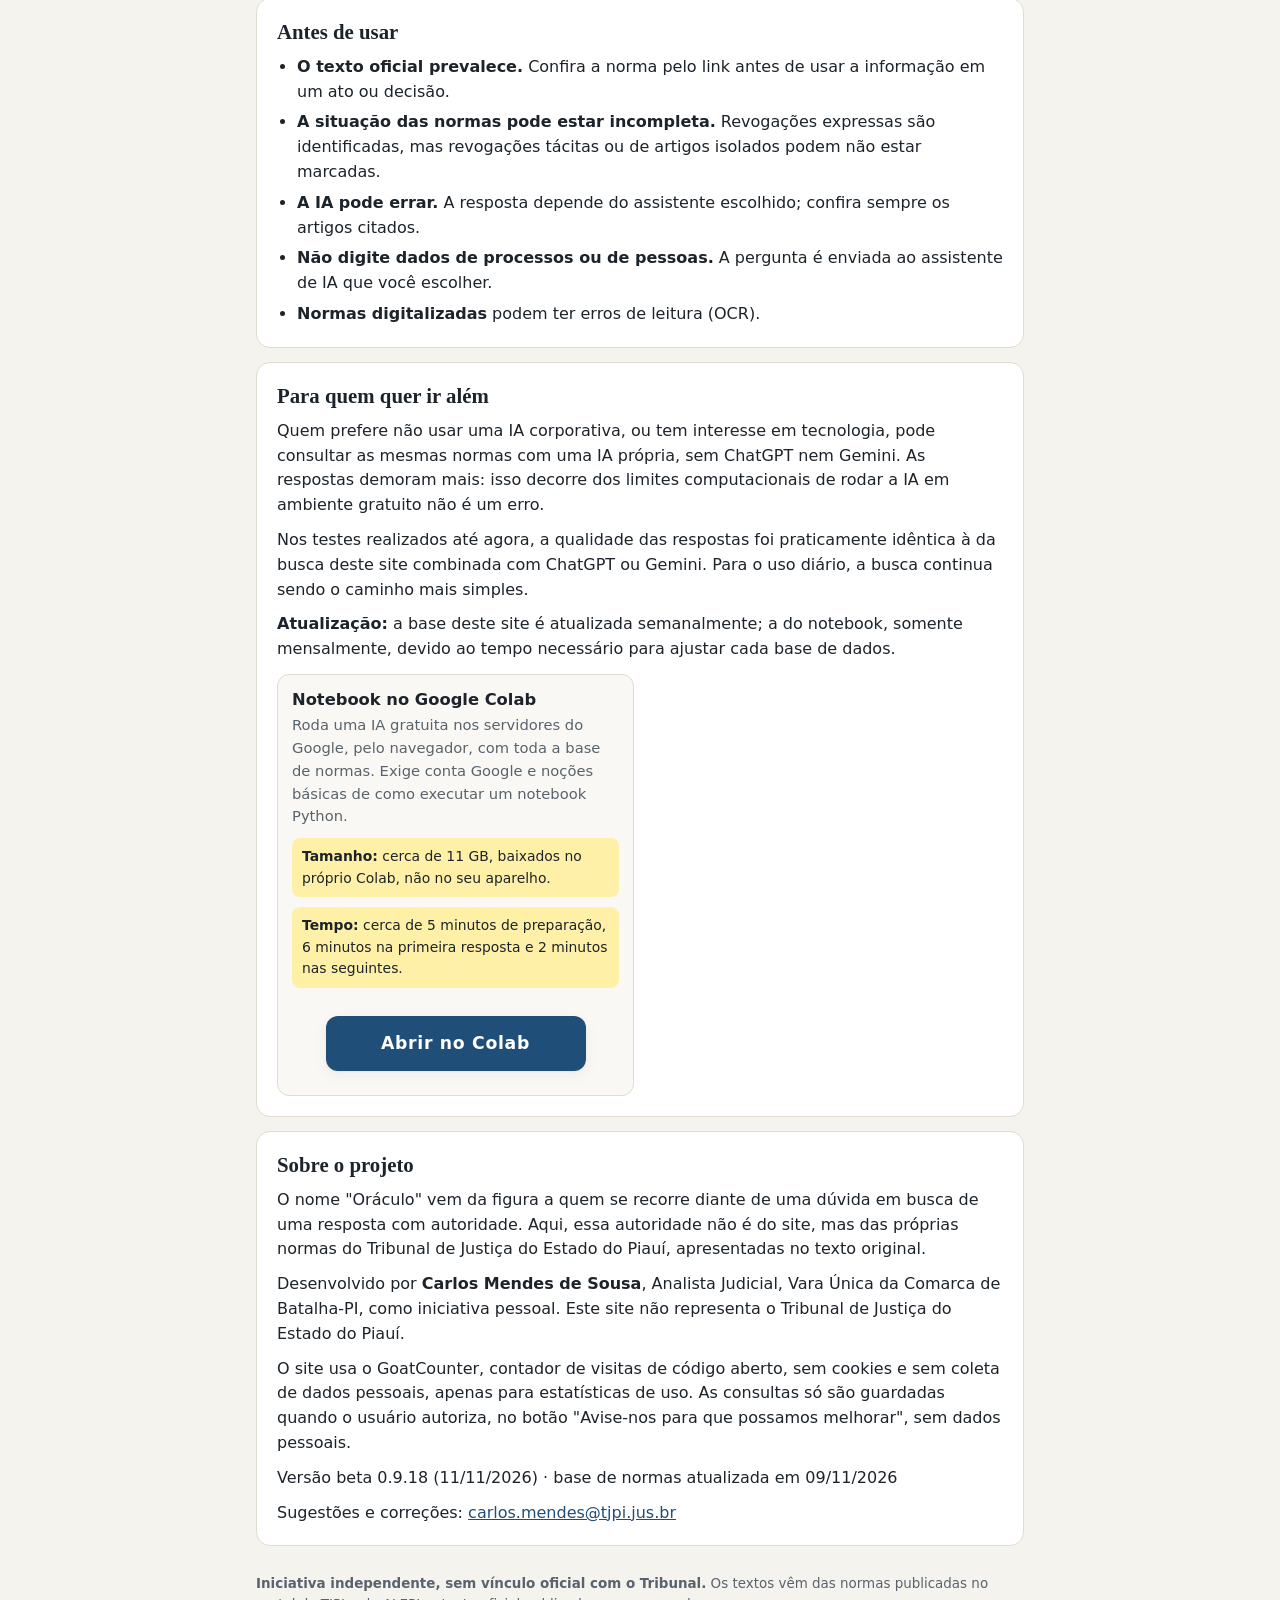
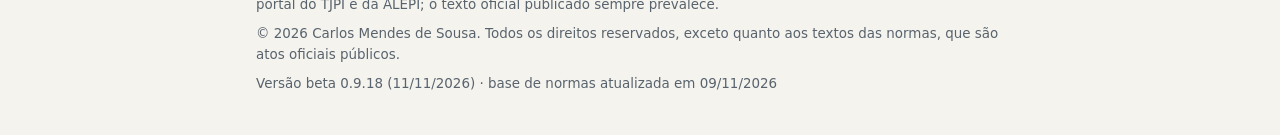
==== commit 1849273e: "Versao 0.9.18: linha de origem (Oraculo Normativo TJPI, com o link) passa para o topo da resposta da" ====
--- a/index.html
+++ b/index.html
@@ -6,7 +6,7 @@
 <title>Oráculo normativo do TJPI</title>
 <meta name="description" content="Busca nas normas internas do Judiciário do Piauí, com os trechos originais e um prompt pronto para o seu assistente de IA.">
 <link rel="icon" href="data:image/svg+xml,%3Csvg xmlns='http://www.w3.org/2000/svg' viewBox='0 0 32 32'%3E%3Crect width='32' height='32' rx='7' fill='%231f4e79'/%3E%3Cpath d='M6 12 16 6l10 6H6Zm2 2v9m5.300-9v9m5.400-9v9m5.300-9v9M5 25h22' fill='none' stroke='%23fff' stroke-width='1.800' stroke-linecap='round' stroke-linejoin='round'/%3E%3C/svg%3E">
-<link rel="stylesheet" href="estilo.css?v=5671481fbce2">
+<link rel="stylesheet" href="estilo.css?v=558ab9c1c466">
 </head>
 <body>
 <header class="topo">
@@ -115,7 +115,7 @@
   <p>&copy; 2026 Carlos Mendes de Sousa. Todos os direitos reservados, exceto quanto aos textos das normas, que s&atilde;o atos oficiais p&uacute;blicos.</p>
   <p class="versao-site" data-versao>Versão beta 0.9 (02/11/2026)</p>
 </footer>
-<script src="versao.js?v=5671481fbce2"></script>
+<script src="versao.js?v=558ab9c1c466"></script>
 
 <script>
   // numeros da base: vem do indice gerado; se falhar, ficam os valores escritos na pagina
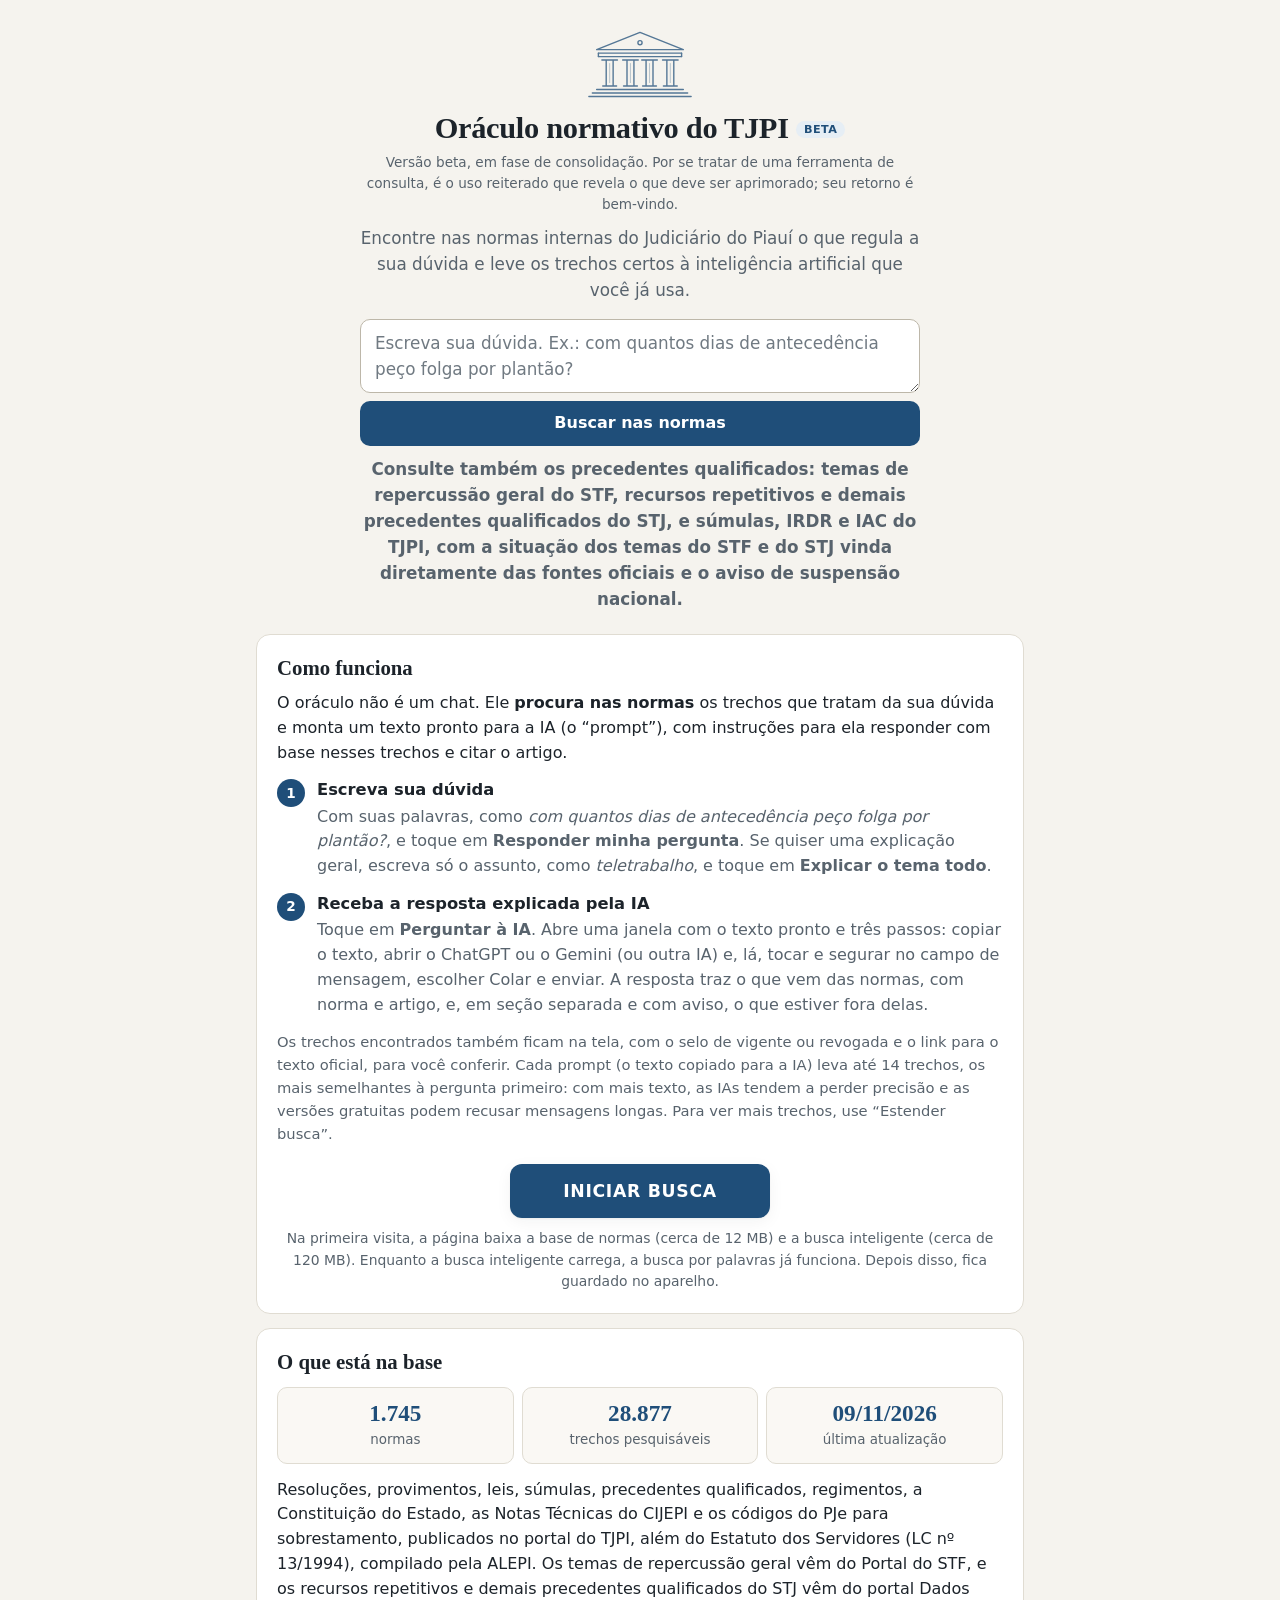
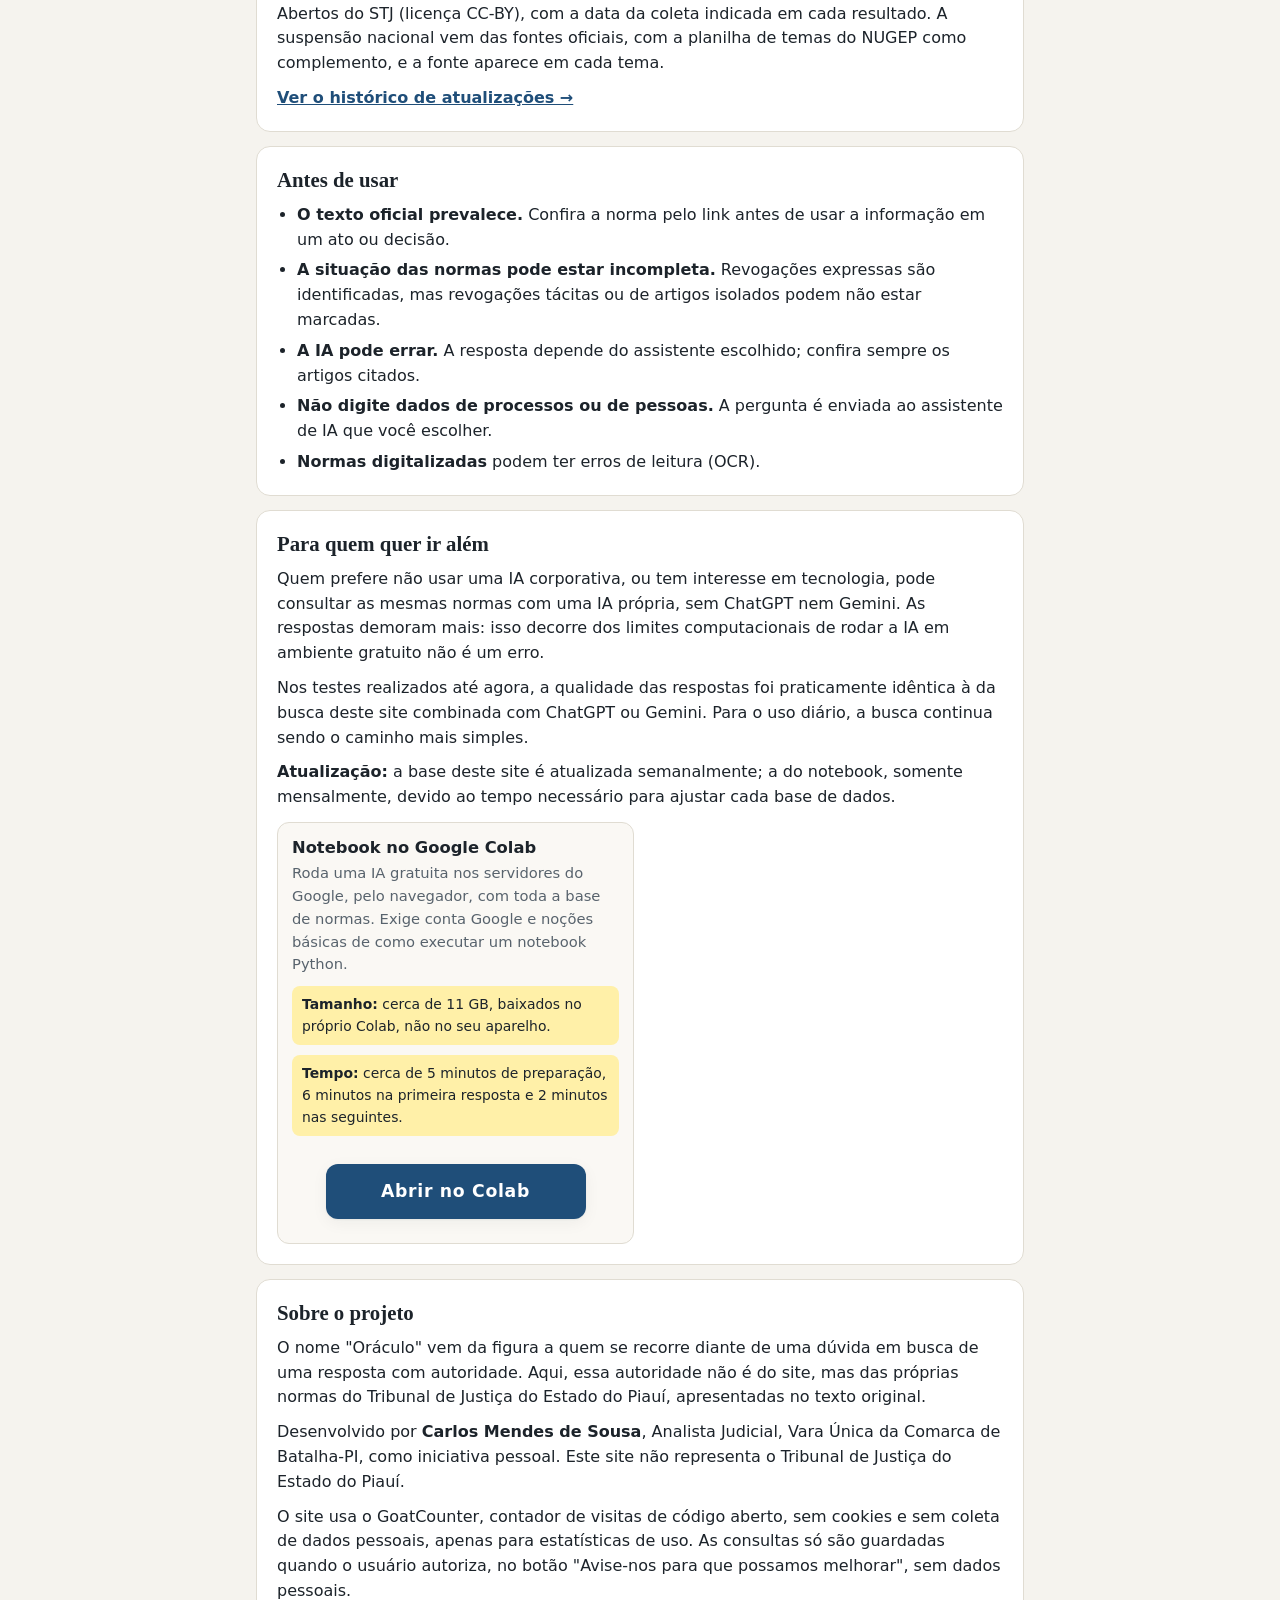
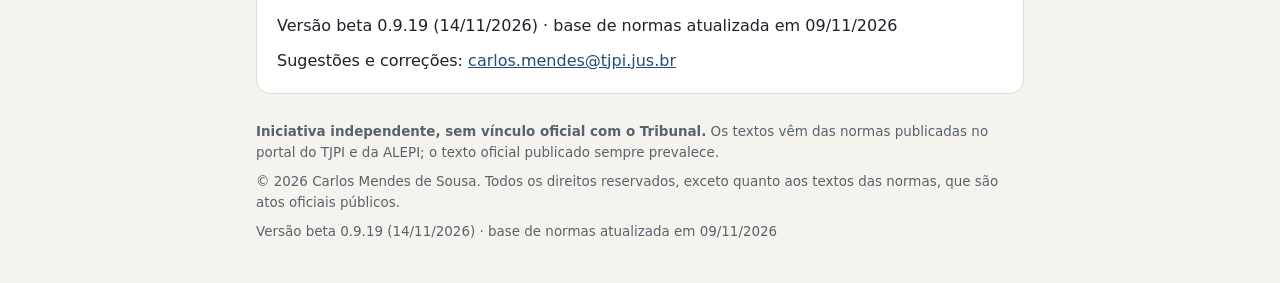
==== commit a90270fd: "Versao beta 0.9.19: caixa unica de duvida, janela Perguntar a IA, barra fixa, busca na pagina inicia" ====
--- a/index.html
+++ b/index.html
@@ -6,7 +6,7 @@
 <title>Oráculo normativo do TJPI</title>
 <meta name="description" content="Busca nas normas internas do Judiciário do Piauí, com os trechos originais e um prompt pronto para o seu assistente de IA.">
 <link rel="icon" href="data:image/svg+xml,%3Csvg xmlns='http://www.w3.org/2000/svg' viewBox='0 0 32 32'%3E%3Crect width='32' height='32' rx='7' fill='%231f4e79'/%3E%3Cpath d='M6 12 16 6l10 6H6Zm2 2v9m5.300-9v9m5.400-9v9m5.300-9v9M5 25h22' fill='none' stroke='%23fff' stroke-width='1.800' stroke-linecap='round' stroke-linejoin='round'/%3E%3C/svg%3E">
-<link rel="stylesheet" href="estilo.css?v=558ab9c1c466">
+<link rel="stylesheet" href="estilo.css?v=fc837f9bcfa9">
 </head>
 <body>
 <header class="topo">
@@ -27,39 +27,37 @@
   <h1>Oráculo normativo do TJPI <span class="selo beta">Beta</span></h1>
   <p class="aviso-beta">Versão beta, em fase de consolidação. Por se tratar de uma ferramenta de consulta, é o uso reiterado que revela o que deve ser aprimorado; seu retorno é bem-vindo.</p>
   <p class="lema">Encontre nas normas internas do Judiciário do Piauí o que regula a sua dúvida e leve os trechos certos à inteligência artificial que você já usa.</p>
+  <form class="busca-inicio" action="busca.html" method="get" autocomplete="off">
+    <label for="q-inicio" class="vis-oculto">Sua dúvida</label>
+    <textarea id="q-inicio" name="q" rows="2" required placeholder="Escreva sua dúvida. Ex.: com quantos dias de antecedência peço folga por plantão?"></textarea>
+    <button type="submit">Buscar nas normas</button>
+  </form>
       <p class="lema"><strong>Consulte também os precedentes qualificados: temas de repercussão geral do STF, recursos repetitivos e demais precedentes qualificados do STJ, e súmulas, IRDR e IAC do TJPI, com a situação dos temas do STF e do STJ vinda diretamente das fontes oficiais e o aviso de suspensão nacional.</strong></p>
 </header>
 
 <main>
   <section class="bloco">
     <h2>Como funciona</h2>
-    <p>O oráculo não é um chat. Ele <strong>procura nas normas</strong> os trechos que tratam do seu tema e monta um prompt pronto, com instruções para a IA responder com base nesses textos e citar o artigo.</p>
+    <p>O oráculo não é um chat. Ele <strong>procura nas normas</strong> os trechos que tratam da sua dúvida e monta um texto pronto para a IA (o “prompt”), com instruções para ela responder com base nesses trechos e citar o artigo.</p>
     <ol class="como">
       <li>
         <span class="num">1</span>
         <div>
-          <h3>Informe o tema</h3>
-          <p>Use poucas palavras sobre o assunto, como <em>folga por plantão</em> ou <em>teletrabalho</em>.</p>
+          <h3>Escreva sua dúvida</h3>
+          <p>Com suas palavras, como <em>com quantos dias de antecedência peço folga por plantão?</em>, e toque em <strong>Responder minha pergunta</strong>. Se quiser uma explicação geral, escreva só o assunto, como <em>teletrabalho</em>, e toque em <strong>Explicar o tema todo</strong>.</p>
         </div>
       </li>
       <li>
         <span class="num">2</span>
         <div>
-          <h3>Faça sua pergunta ou peça uma consulta geral</h3>
-          <p>Escreva o que quer saber, como <em>com quantos dias de antecedência preciso pedir a folga?</em>. Se não tiver uma pergunta específica, escolha a consulta geral e a IA fará uma explicação minuciosa do tema.</p>
-        </div>
-      </li>
-      <li>
-        <span class="num">3</span>
-        <div>
-          <h3>Leve o prompt à IA</h3>
-          <p>Copie o prompt, cole no ChatGPT, no Gemini ou no assistente que preferir e envie. A resposta traz o que vem das normas, com norma e artigo, e, em seção separada e com aviso, o que estiver fora delas.</p>
+          <h3>Receba a resposta explicada pela IA</h3>
+          <p>Toque em <strong>Perguntar à IA</strong>. Abre uma janela com o texto pronto e três passos: copiar o texto, abrir o ChatGPT ou o Gemini (ou outra IA) e, lá, tocar e segurar no campo de mensagem, escolher Colar e enviar. A resposta traz o que vem das normas, com norma e artigo, e, em seção separada e com aviso, o que estiver fora delas.</p>
         </div>
       </li>
     </ol>
-    <p class="confira">Os trechos encontrados também ficam na tela, com o selo de vigente ou revogada e o link para o texto oficial, para você conferir. Cada prompt leva até 14 trechos, os mais semelhantes à pergunta primeiro: com mais texto, as IAs tendem a perder precisão e as versões gratuitas podem recusar mensagens longas. Para ver mais trechos, use “Estender busca”.</p>
+    <p class="confira">Os trechos encontrados também ficam na tela, com o selo de vigente ou revogada e o link para o texto oficial, para você conferir. Cada prompt (o texto copiado para a IA) leva até 14 trechos, os mais semelhantes à pergunta primeiro: com mais texto, as IAs tendem a perder precisão e as versões gratuitas podem recusar mensagens longas. Para ver mais trechos, use “Estender busca”.</p>
     <a href="busca.html" class="botao-principal">INICIAR BUSCA</a>
-    <p class="dica centro">Na primeira visita, a página baixa a base de normas (cerca de 12 MB) e a busca inteligente (cerca de 120 MB). Prefira o Wi-Fi. Depois disso, fica guardado no aparelho.</p>
+    <p class="dica centro">Na primeira visita, a página baixa a base de normas (cerca de 12 MB) e a busca inteligente (cerca de 120 MB). Enquanto a busca inteligente carrega, a busca por palavras já funciona. Depois disso, fica guardado no aparelho.</p>
   </section>
 
   <section class="bloco">
@@ -115,7 +113,7 @@
   <p>&copy; 2026 Carlos Mendes de Sousa. Todos os direitos reservados, exceto quanto aos textos das normas, que s&atilde;o atos oficiais p&uacute;blicos.</p>
   <p class="versao-site" data-versao>Versão beta 0.9 (02/11/2026)</p>
 </footer>
-<script src="versao.js?v=558ab9c1c466"></script>
+<script src="versao.js?v=fc837f9bcfa9"></script>
 
 <script>
   // numeros da base: vem do indice gerado; se falhar, ficam os valores escritos na pagina
--- a/estilo.css
+++ b/estilo.css
@@ -226,3 +226,50 @@
   .ia-botoes button { flex: 1 1 100%; }
 }
 .ia-limite { font-size: .85rem; color: var(--suave); margin: 8px 0 0; }
+
+/* caixa unica de duvida (0.9.19) */
+.campo-duvida textarea, .busca-inicio textarea {
+  display: block; width: 100%; box-sizing: border-box; min-height: 64px; font: inherit; font-size: 1.05rem; padding: 10px 14px; resize: vertical;
+  border: 1px solid var(--borda-forte); border-radius: 10px; background: var(--cartao); color: var(--texto);
+}
+.campo-duvida textarea::placeholder, .busca-inicio textarea::placeholder { color: var(--suave); opacity: .85; }
+.botoes-duvida { display: flex; flex-wrap: wrap; gap: 8px; margin-top: 8px; }
+.botoes-duvida button { flex: 1 1 200px; }
+/* passo da IA: um botao principal e opcoes secundarias */
+.ia-valor { margin: 0 0 10px; font-size: .97rem; }
+.ia-botoes button.ia-principal { flex: 1 1 100%; font-size: 1.1rem; min-height: 54px; }
+.ia-outras { display: flex; flex-wrap: wrap; gap: 8px; flex: 1 1 100%; }
+.ia-outras button { flex: 1 1 160px; }
+.ia-aviso { font-size: 1rem; }
+.ia-aviso ol { margin: 6px 0 0; padding-left: 22px; }
+.ia-aviso li { margin: 2px 0; }
+/* barra fixa no rodape da tela */
+.barra-ia {
+  position: fixed; left: 0; right: 0; bottom: 0; z-index: 20; display: flex; gap: 8px; justify-content: center;
+  padding: 10px 16px calc(10px + env(safe-area-inset-bottom)); background: var(--cartao); border-top: 1px solid var(--borda-forte);
+  box-shadow: 0 -4px 16px rgba(28, 35, 42, .12);
+}
+.barra-ia[hidden] { display: none; }
+.barra-ia button { flex: 0 1 auto; }
+.barra-ia #barra-chatgpt { flex: 1 1 auto; max-width: 420px; }
+body.com-barra { padding-bottom: 84px; }
+/* busca na pagina inicial */
+.busca-inicio { max-width: 560px; margin: 16px auto 0; text-align: left; }
+.busca-inicio button { width: 100%; margin-top: 8px; }
+
+/* janela "Leve sua duvida a IA" (0.9.19) */
+.janela-ia { width: calc(100% - 24px); max-width: 600px; max-height: calc(100dvh - 24px); overflow: auto; box-sizing: border-box;
+  border: 1px solid var(--borda); border-radius: 12px; background: var(--cartao); color: inherit; padding: 16px; }
+.janela-ia::backdrop { background: rgba(28, 35, 42, .55); }
+.j-topo { display: flex; align-items: center; justify-content: space-between; gap: 12px; }
+.j-topo h2 { margin: 0; font: 600 1.2rem/1.25 var(--titulo); }
+.j-nota { margin: 10px 0 0; padding: 8px 10px; border-radius: 8px; background: var(--cartao-2); border: 1px solid var(--borda); font-size: .9rem; }
+.j-passos { margin: 12px 0 0; padding-left: 22px; display: grid; gap: 14px; }
+.j-passos li::marker { font-weight: 700; color: var(--primaria); }
+.j-texto { display: block; width: 100%; box-sizing: border-box; height: 130px; margin-top: 8px; font: .8rem/1.4 ui-monospace, Consolas, monospace; padding: 8px;
+  border: 1px solid var(--borda); border-radius: 8px; background: var(--cartao-2); color: var(--texto); resize: vertical; }
+.j-copiar { width: 100%; margin-top: 8px; font-size: 1.1rem; min-height: 52px; }
+button.j-copiar.copiado, button.j-copiar.copiado:hover { background: var(--vigente); color: #fff; }
+.j-copiado { margin: 8px 0 0; padding: 8px 10px; border-radius: 8px; font-weight: 600; font-size: .95rem; color: var(--vigente); background: var(--vigente-fundo); }
+.j-ias { display: flex; flex-wrap: wrap; gap: 8px; margin-top: 8px; }
+.j-ias button { flex: 1 1 160px; min-height: 48px; }
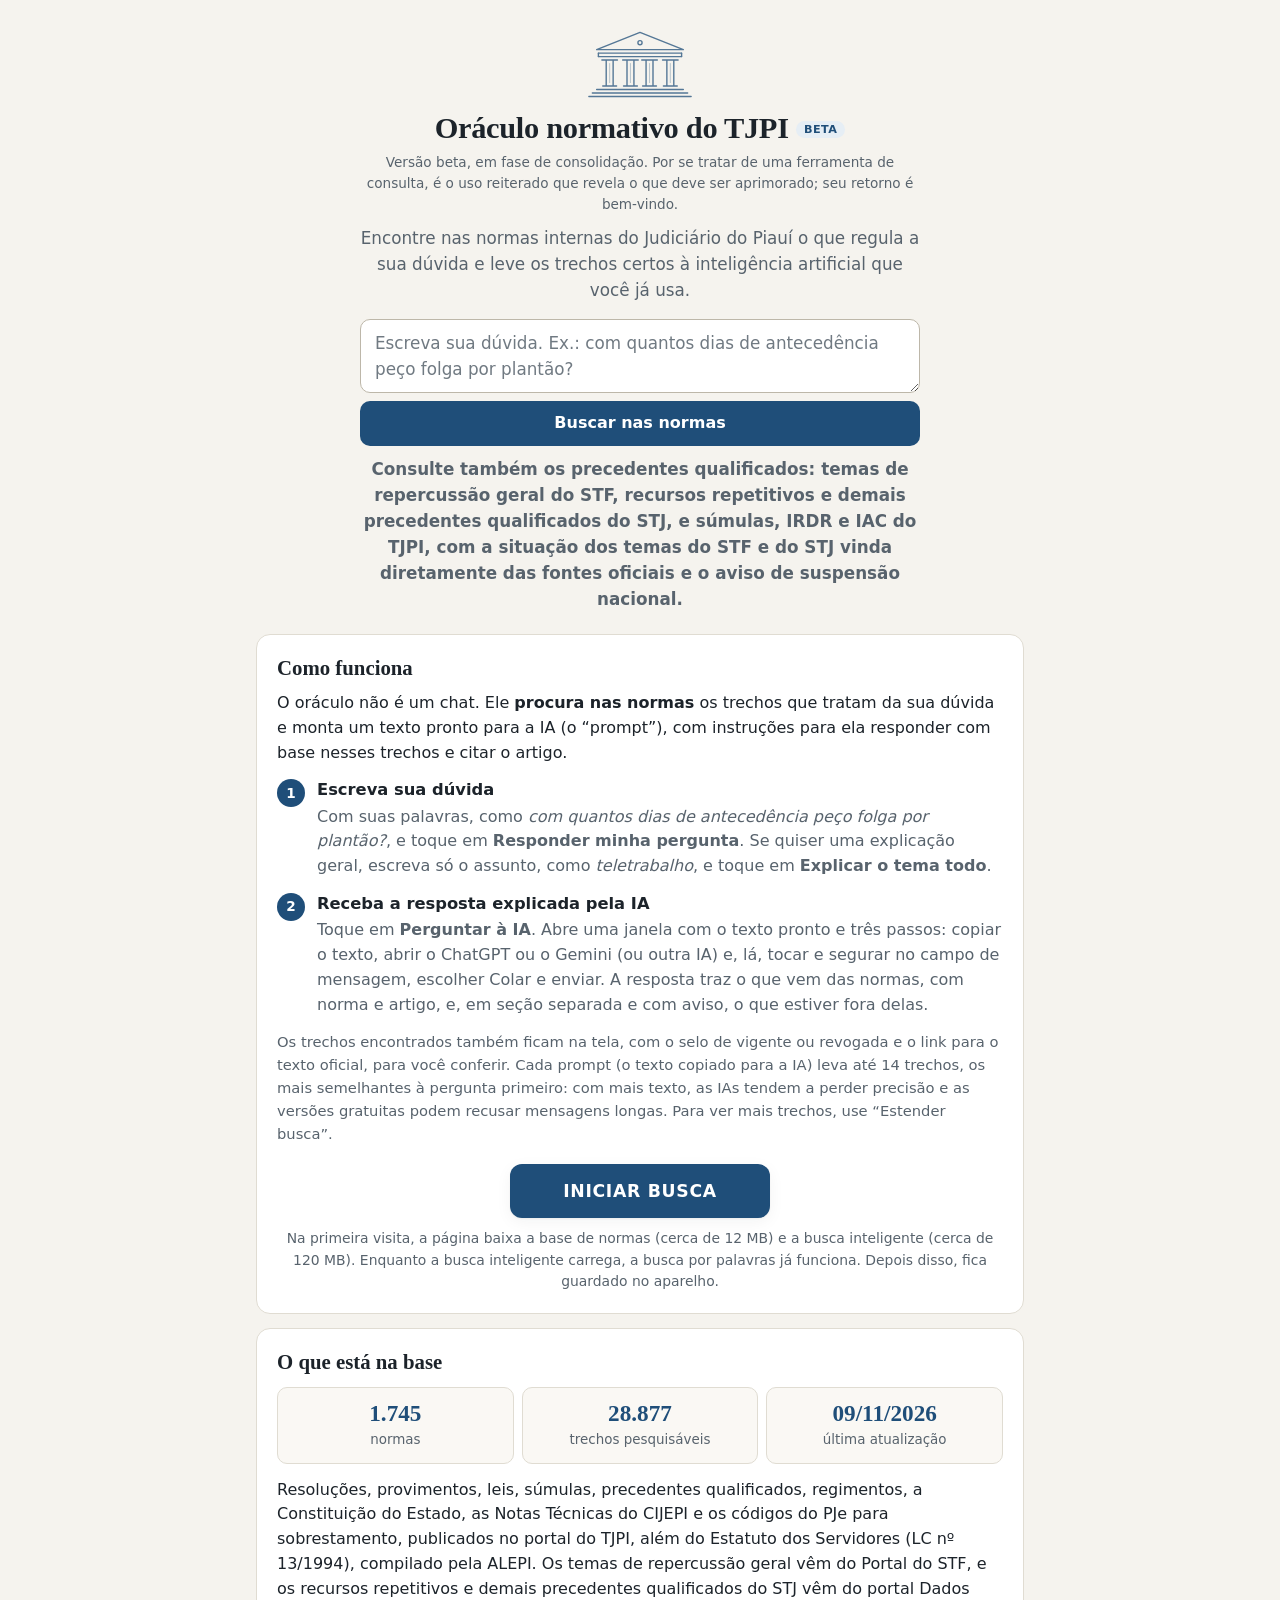
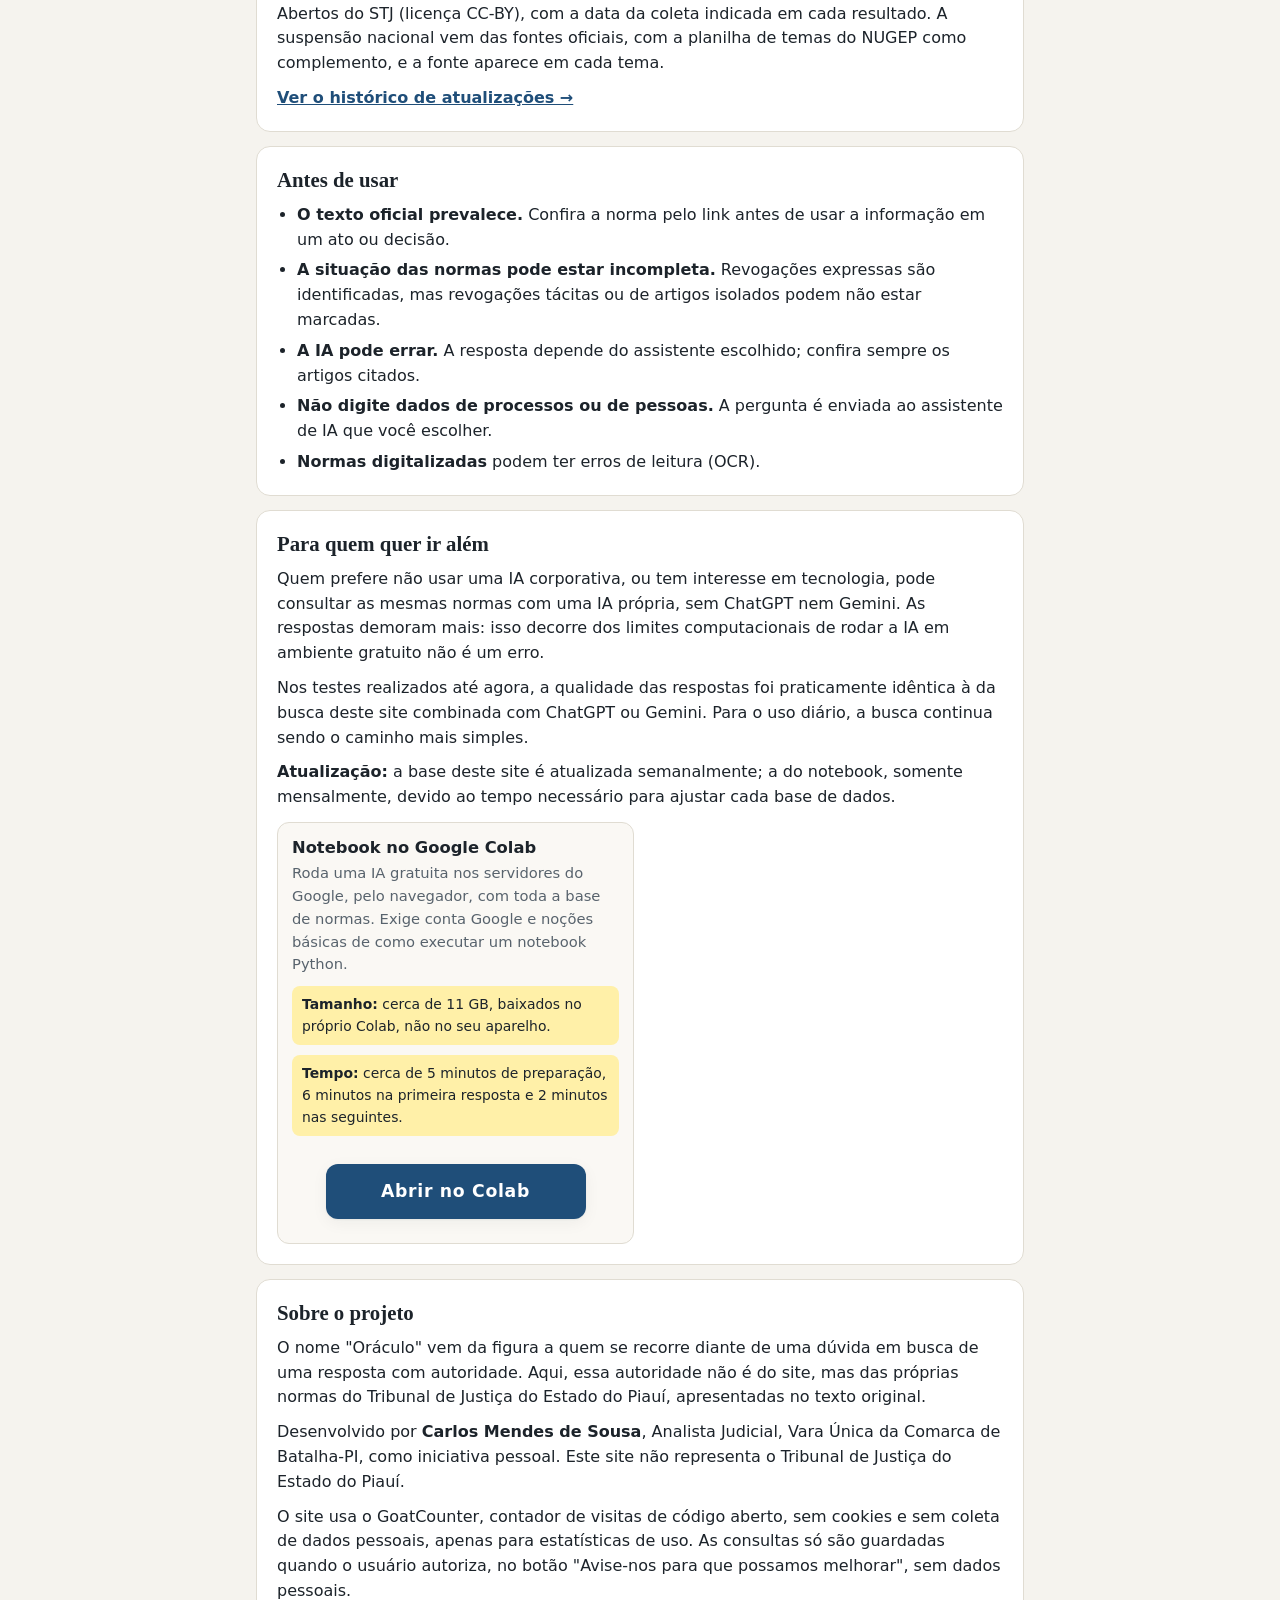
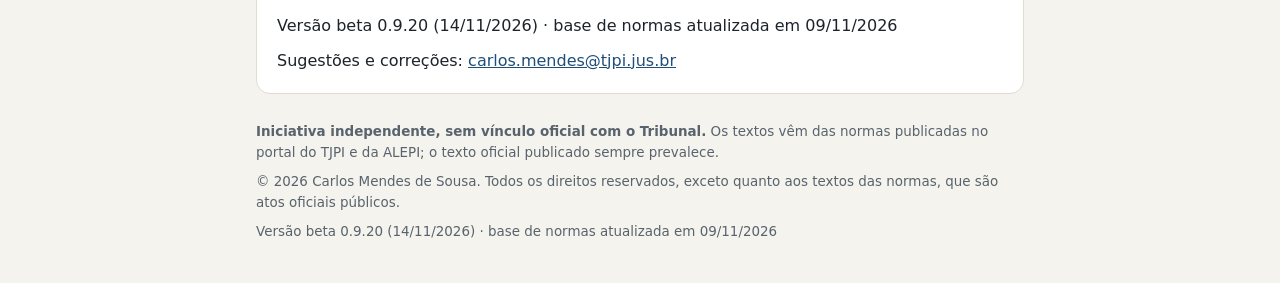
==== commit f21fe204: "Versao beta 0.9.20: botao Explicar o tema todo com fundo azul-claro" ====
--- a/index.html
+++ b/index.html
@@ -6,7 +6,7 @@
 <title>Oráculo normativo do TJPI</title>
 <meta name="description" content="Busca nas normas internas do Judiciário do Piauí, com os trechos originais e um prompt pronto para o seu assistente de IA.">
 <link rel="icon" href="data:image/svg+xml,%3Csvg xmlns='http://www.w3.org/2000/svg' viewBox='0 0 32 32'%3E%3Crect width='32' height='32' rx='7' fill='%231f4e79'/%3E%3Cpath d='M6 12 16 6l10 6H6Zm2 2v9m5.300-9v9m5.400-9v9m5.300-9v9M5 25h22' fill='none' stroke='%23fff' stroke-width='1.800' stroke-linecap='round' stroke-linejoin='round'/%3E%3C/svg%3E">
-<link rel="stylesheet" href="estilo.css?v=fc837f9bcfa9">
+<link rel="stylesheet" href="estilo.css?v=f38ea8e24497">
 </head>
 <body>
 <header class="topo">
@@ -113,7 +113,7 @@
   <p>&copy; 2026 Carlos Mendes de Sousa. Todos os direitos reservados, exceto quanto aos textos das normas, que s&atilde;o atos oficiais p&uacute;blicos.</p>
   <p class="versao-site" data-versao>Versão beta 0.9 (02/11/2026)</p>
 </footer>
-<script src="versao.js?v=fc837f9bcfa9"></script>
+<script src="versao.js?v=f38ea8e24497"></script>
 
 <script>
   // numeros da base: vem do indice gerado; se falhar, ficam os valores escritos na pagina
--- a/estilo.css
+++ b/estilo.css
@@ -273,3 +273,7 @@
 .j-copiado { margin: 8px 0 0; padding: 8px 10px; border-radius: 8px; font-weight: 600; font-size: .95rem; color: var(--vigente); background: var(--vigente-fundo); }
 .j-ias { display: flex; flex-wrap: wrap; gap: 8px; margin-top: 8px; }
 .j-ias button { flex: 1 1 160px; min-height: 48px; }
+
+/* botao secundario com fundo azul-claro: vazado parecia desativado (0.9.20) */
+button.secundario:not(:disabled) { background: var(--primaria-fundo); }
+button.secundario:hover:not(:disabled) { background: var(--primaria-fundo); filter: brightness(.94); }
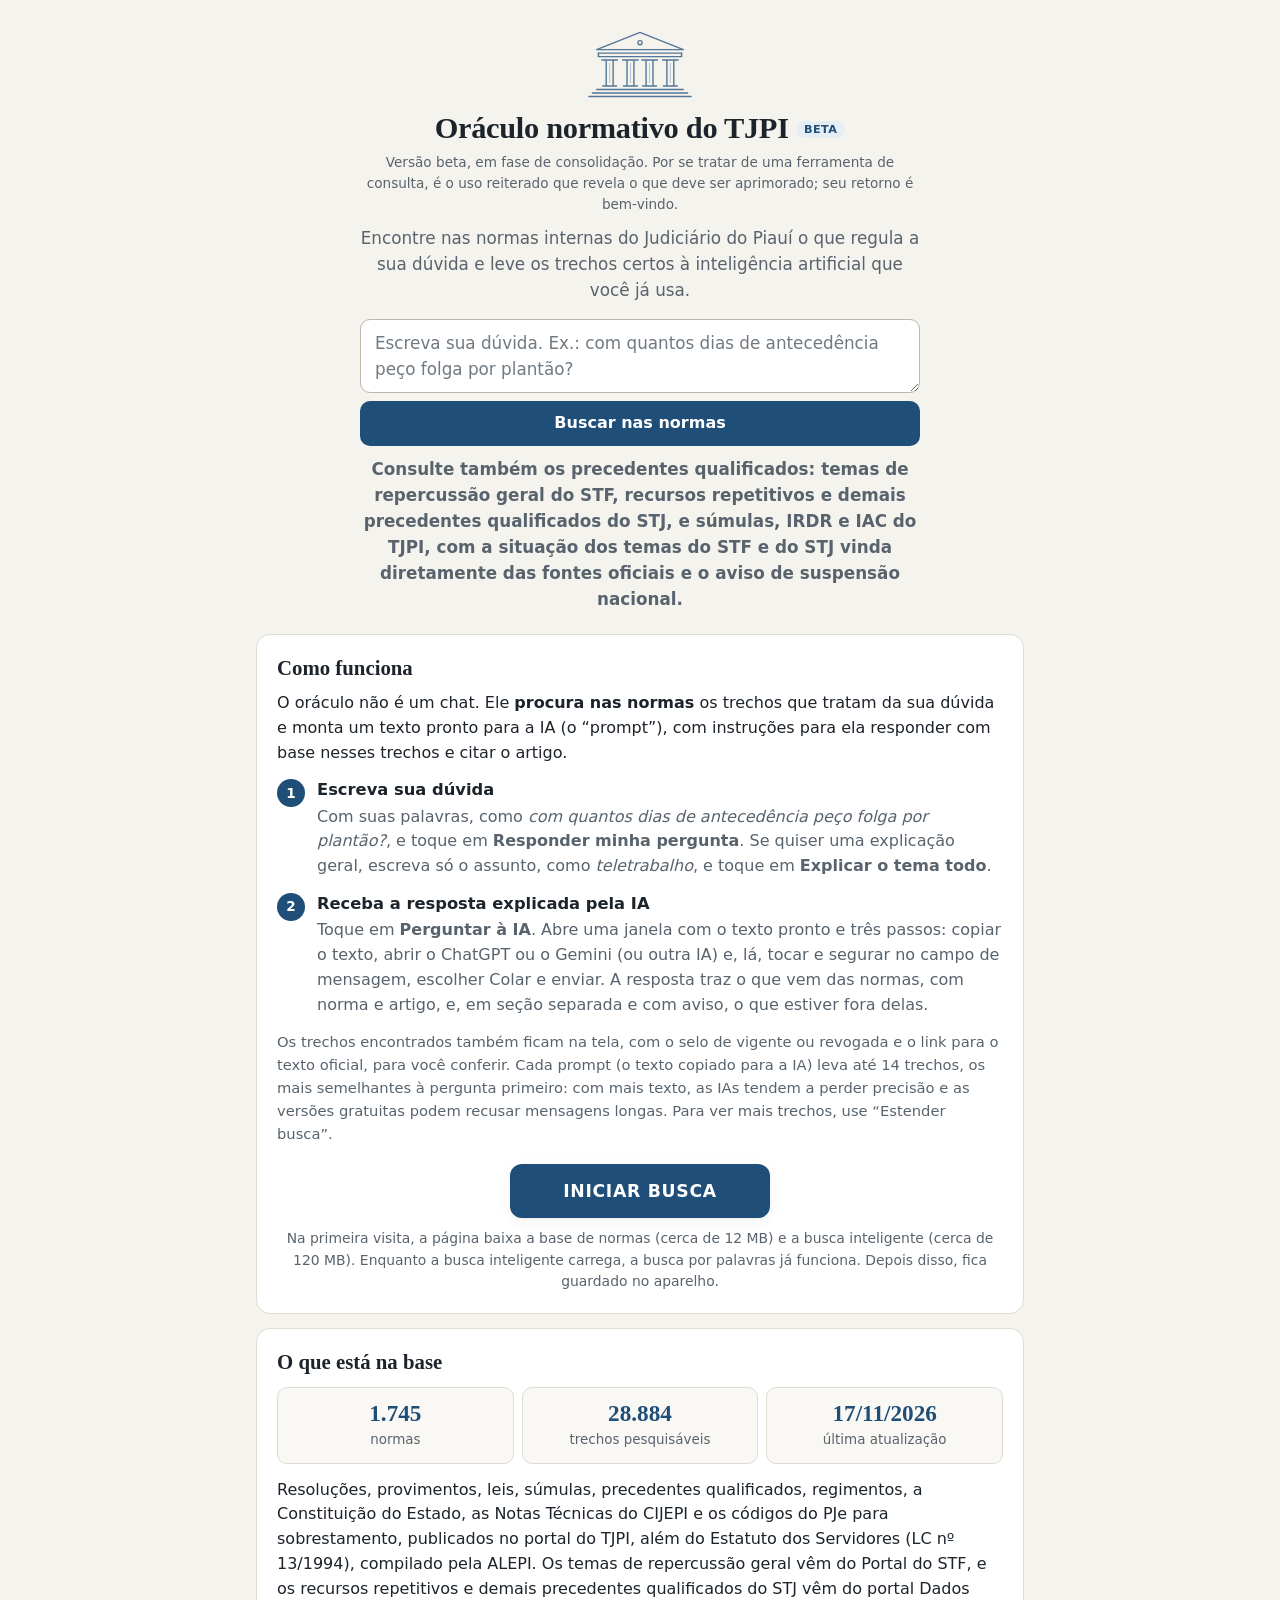
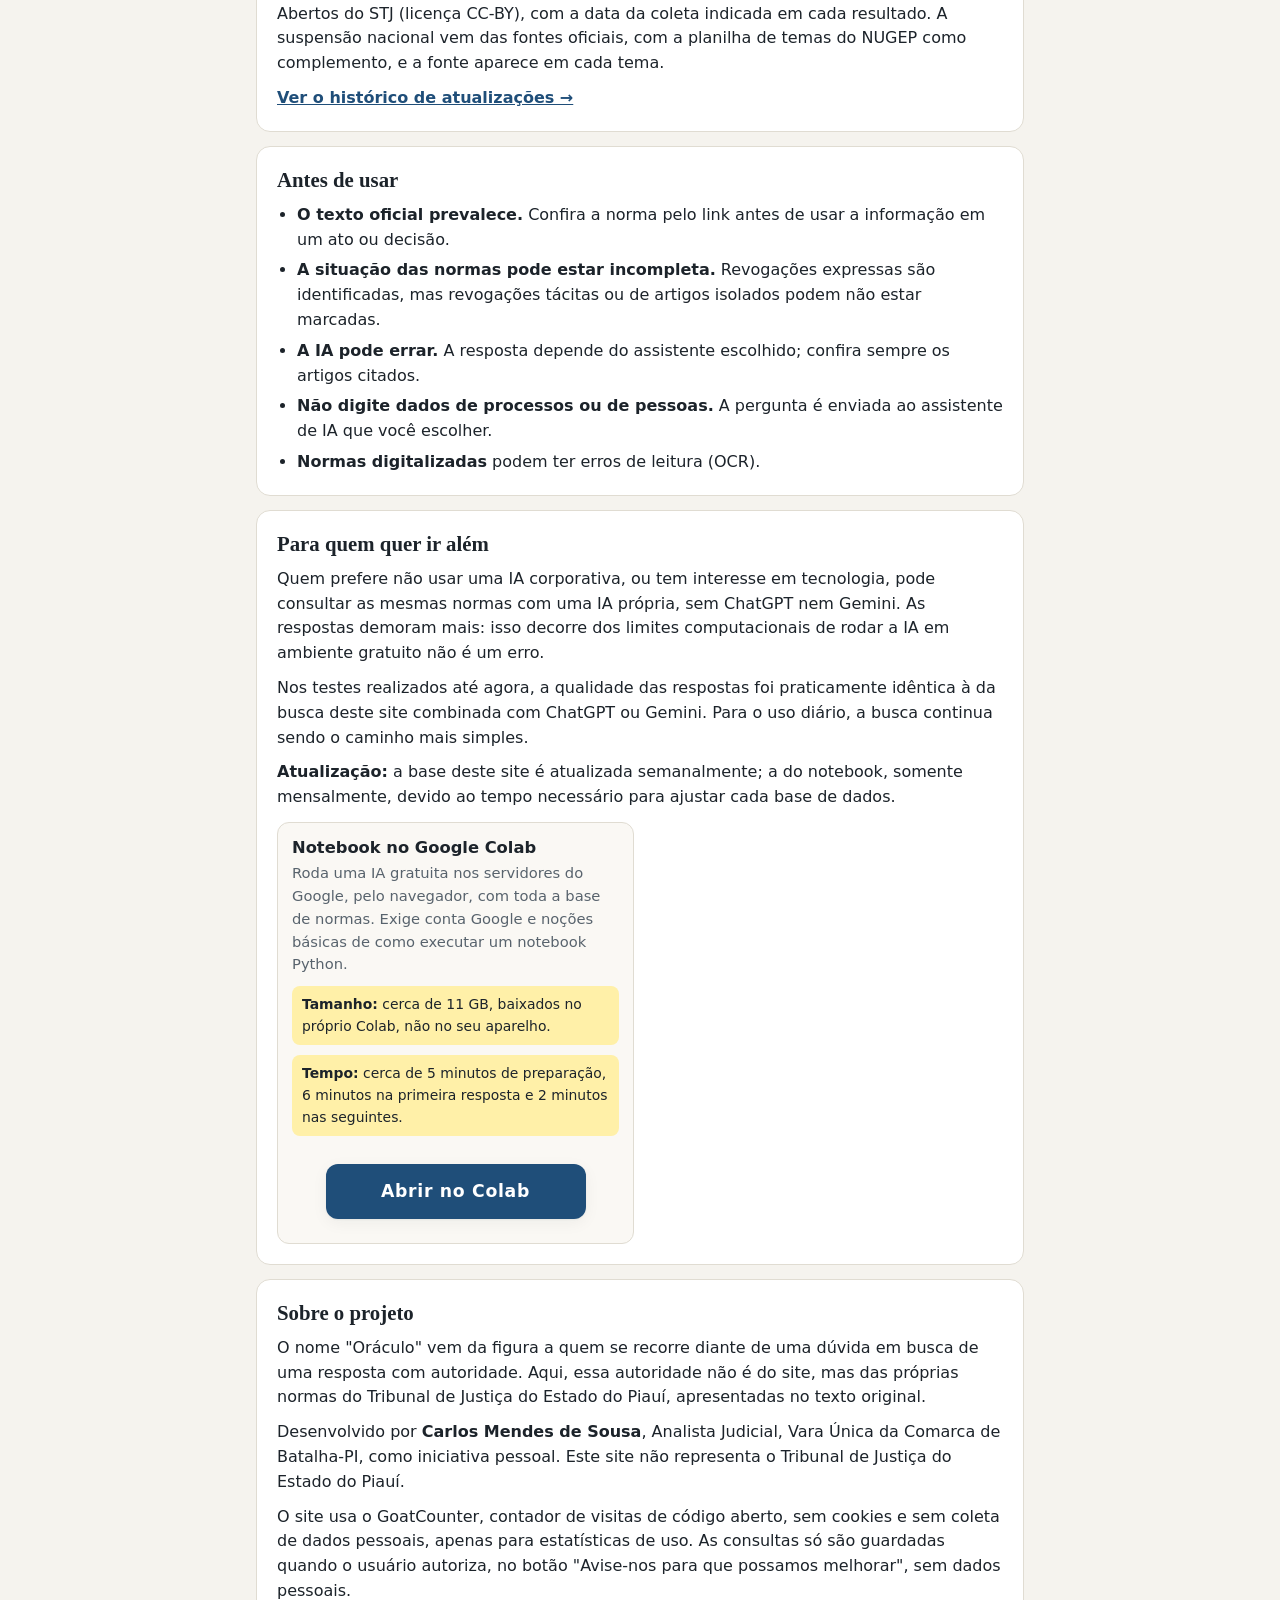
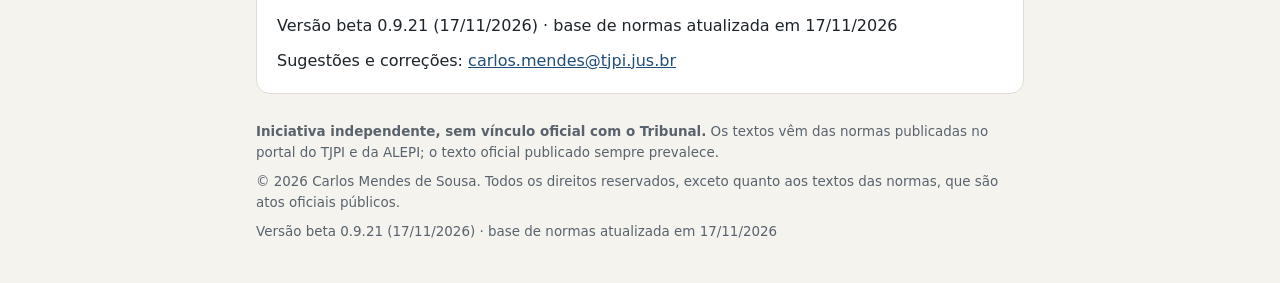
==== commit a53d786d: "Versao beta 0.9.21: a pagina confere a base ao carregar e baixa de novo se o GitHub Pages servir arq" ====
--- a/index.html
+++ b/index.html
@@ -6,7 +6,7 @@
 <title>Oráculo normativo do TJPI</title>
 <meta name="description" content="Busca nas normas internas do Judiciário do Piauí, com os trechos originais e um prompt pronto para o seu assistente de IA.">
 <link rel="icon" href="data:image/svg+xml,%3Csvg xmlns='http://www.w3.org/2000/svg' viewBox='0 0 32 32'%3E%3Crect width='32' height='32' rx='7' fill='%231f4e79'/%3E%3Cpath d='M6 12 16 6l10 6H6Zm2 2v9m5.300-9v9m5.400-9v9m5.300-9v9M5 25h22' fill='none' stroke='%23fff' stroke-width='1.800' stroke-linecap='round' stroke-linejoin='round'/%3E%3C/svg%3E">
-<link rel="stylesheet" href="estilo.css?v=f38ea8e24497">
+<link rel="stylesheet" href="estilo.css?v=e2cee6a480df">
 </head>
 <body>
 <header class="topo">
@@ -113,7 +113,7 @@
   <p>&copy; 2026 Carlos Mendes de Sousa. Todos os direitos reservados, exceto quanto aos textos das normas, que s&atilde;o atos oficiais p&uacute;blicos.</p>
   <p class="versao-site" data-versao>Versão beta 0.9 (02/11/2026)</p>
 </footer>
-<script src="versao.js?v=f38ea8e24497"></script>
+<script src="versao.js?v=e2cee6a480df"></script>
 
 <script>
   // numeros da base: vem do indice gerado; se falhar, ficam os valores escritos na pagina
